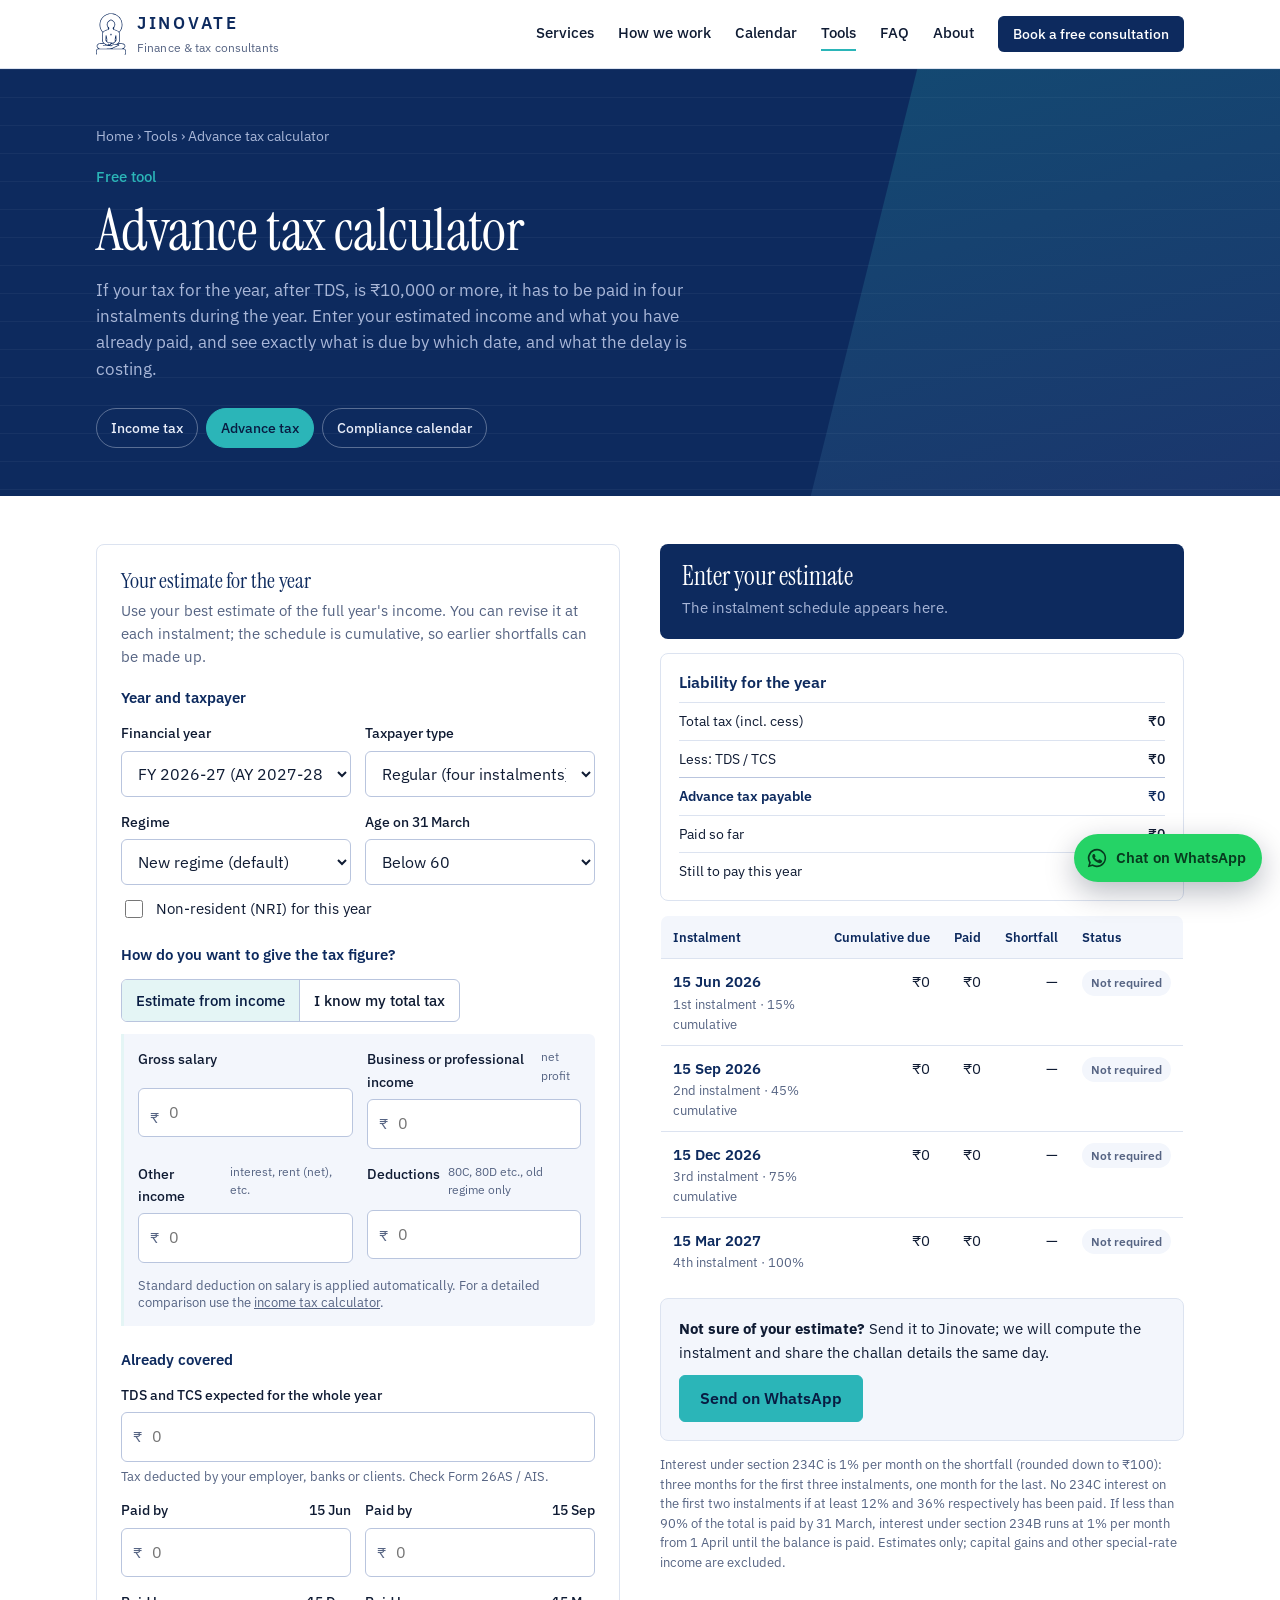
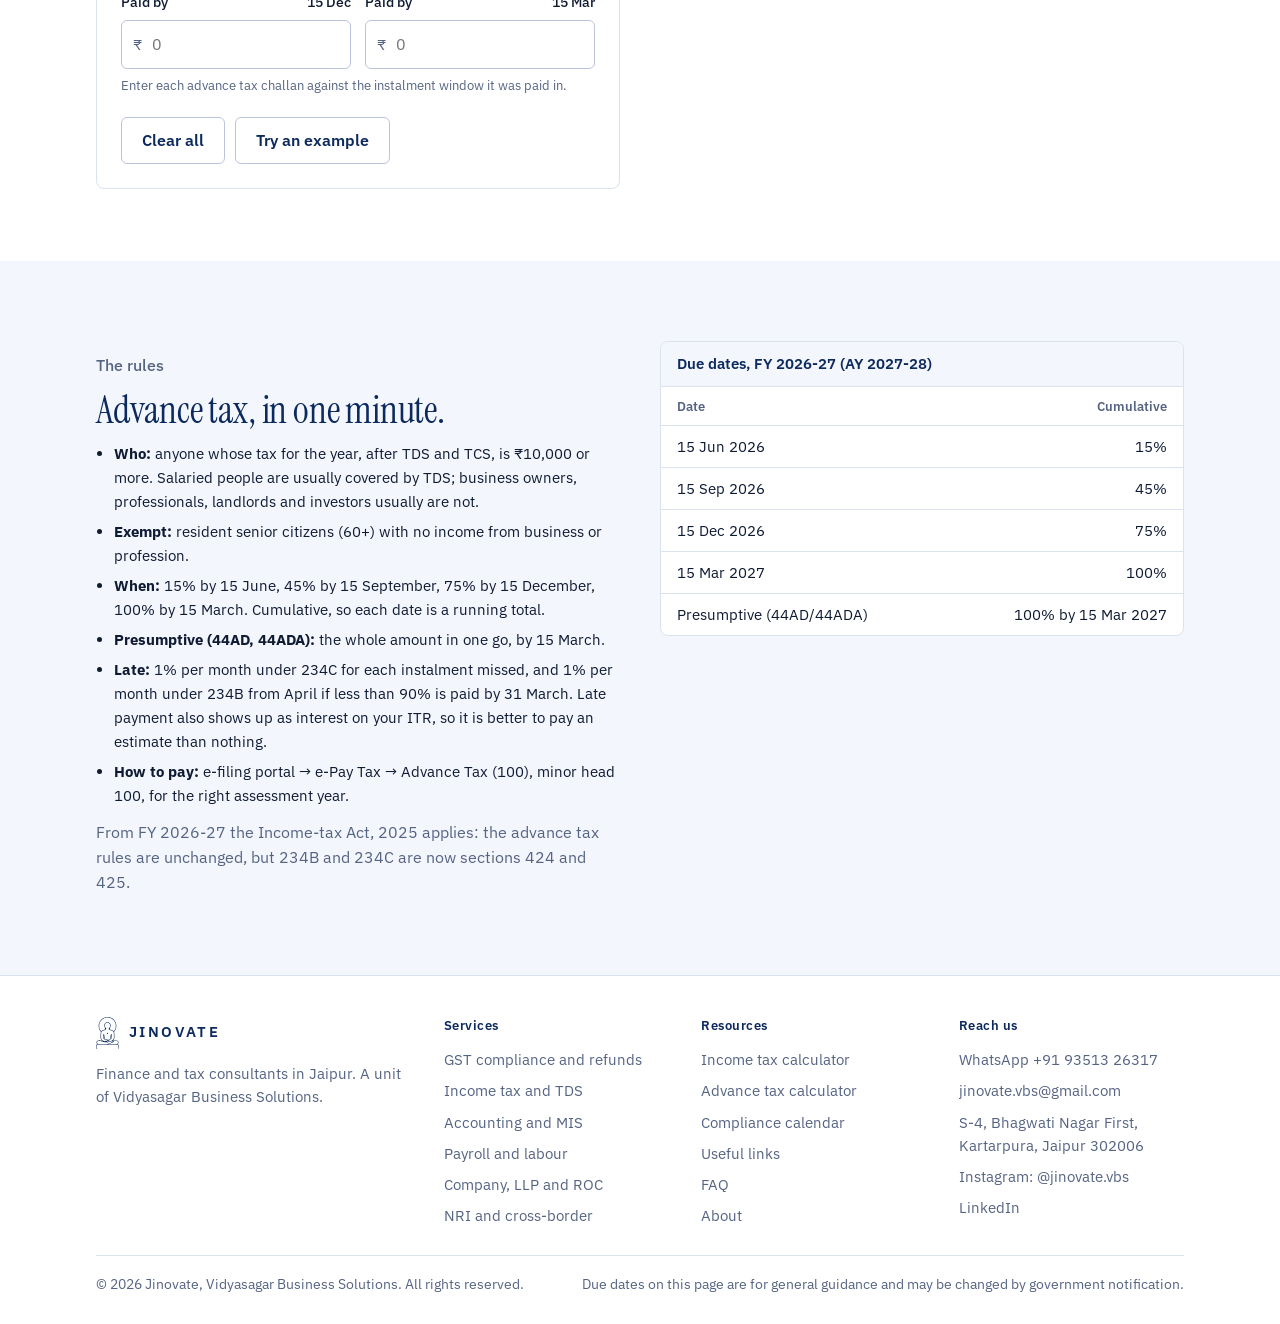
==== advance-tax-calculator/index.html @ 6e622abd "Add income tax and advance tax calculators, tools and useful links - /income-tax-calculator/: old vs" ====
<!doctype html>
<html lang="en">
<head>
<meta charset="utf-8">
<meta name="viewport" content="width=device-width, initial-scale=1, viewport-fit=cover">
<title>Advance Tax Calculator FY 2026-27 | Due Dates, Instalments and 234C Interest | Jinovate</title>
<meta name="description" content="Free advance tax calculator for India. Work out your four instalments (15 June, 15 September, 15 December, 15 March), what is due now after TDS, and the interest under sections 234B and 234C if you have fallen behind.">
<link rel="canonical" href="https://www.jinovate.com/advance-tax-calculator/">
<meta property="og:type" content="website">
<meta property="og:site_name" content="Jinovate">
<meta property="og:title" content="Advance Tax Calculator FY 2026-27 | Due Dates, Instalments and 234C Interest | Jinovate">
<meta property="og:description" content="Free advance tax calculator for India. Work out your four instalments (15 June, 15 September, 15 December, 15 March), what is due now after TDS, and the interest under sections 234B and 234C if you have fallen behind.">
<meta property="og:url" content="https://www.jinovate.com/advance-tax-calculator/">
<meta property="og:image" content="https://www.jinovate.com/og-image.png">
<meta name="twitter:card" content="summary_large_image">
<meta name="theme-color" content="#0D2A5E">
<link rel="icon" href="/favicon.svg" type="image/svg+xml">
<link rel="icon" href="/favicon-32.png" sizes="32x32" type="image/png">
<link rel="apple-touch-icon" href="/apple-touch-icon.png">
<link rel="preconnect" href="https://fonts.googleapis.com">
<link rel="preconnect" href="https://fonts.gstatic.com" crossorigin>
<link rel="stylesheet" href="https://fonts.googleapis.com/css2?family=Instrument+Serif:ital@0;1&family=IBM+Plex+Sans:ital,wght@0,400;0,500;0,600;1,400&display=swap">
<link rel="stylesheet" href="/assets/site.css">
<style>[hidden]{display:none!important}</style>
<script type="application/ld+json">
{"@context":"https://schema.org","@type":"WebApplication","name":"Advance tax calculator","url":"https://www.jinovate.com/advance-tax-calculator/","applicationCategory":"FinanceApplication","operatingSystem":"Web","offers":{"@type":"Offer","price":"0","priceCurrency":"INR"},"provider":{"@type":"Organization","name":"Jinovate","url":"https://www.jinovate.com/"},"description":"Free advance tax calculator for India. Work out your four instalments (15 June, 15 September, 15 December, 15 March), what is due now after TDS, and the interest under sections 234B and 234C if you have fallen behind."}
</script>
<script type="application/ld+json">
{"@context":"https://schema.org","@type":"BreadcrumbList","itemListElement":[{"@type":"ListItem","position":1,"name":"Home","item":"https://www.jinovate.com/"},{"@type":"ListItem","position":2,"name":"Advance tax calculator","item":"https://www.jinovate.com/advance-tax-calculator/"}]}
</script>
</head>
<body>
<a class="skip" href="#main">Skip to content</a>

<header class="site-header">
  <div class="wrap">
    <a class="brand" href="/" aria-label="Jinovate home">
      <svg class="brand-mark" viewBox="38.8 0 57.4 85" aria-hidden="true"><path fill="currentColor" fill-rule="evenodd" d="M67.44,42.03 C67.30,42.03 67.20,42.06 67.06,42.15 C66.93,42.24 66.76,42.39 66.62,42.56 C66.48,42.74 66.31,43.00 66.23,43.19 C66.15,43.38 66.14,43.52 66.14,43.69 C66.15,43.85 66.19,44.00 66.28,44.19 C66.37,44.38 66.50,44.64 66.71,44.81 C66.91,44.99 67.30,45.19 67.50,45.24 C67.70,45.28 67.79,45.18 67.93,45.09 C68.07,45.00 68.23,44.84 68.36,44.68 C68.48,44.52 68.61,44.31 68.69,44.12 C68.76,43.94 68.87,43.83 68.80,43.56 C68.73,43.29 68.43,42.74 68.27,42.50 C68.12,42.26 68.01,42.23 67.88,42.15 C67.74,42.07 67.57,42.03 67.44,42.03Z M0.05,81.83 C0.10,82.00 -6.12,81.98 0.38,82.00 C6.87,82.02 32.44,82.02 39.00,81.95 C45.56,81.87 39.57,81.75 39.74,81.54 C39.91,81.33 39.98,81.71 40.02,80.69 C40.07,79.66 39.97,76.50 40.00,75.38 C40.03,74.25 39.99,74.42 40.23,73.94 C40.47,73.45 41.05,72.79 41.44,72.47 C41.83,72.15 34.12,72.10 42.56,72.02 C51.00,71.94 83.68,71.98 92.06,72.00 C100.45,72.02 92.65,72.06 92.88,72.13 C93.10,72.21 93.14,72.14 93.44,72.42 C93.74,72.70 94.43,73.31 94.68,73.81 C94.93,74.31 94.89,74.24 94.94,75.44 C94.99,76.64 94.92,79.97 94.99,81.00 C95.05,82.03 95.17,81.49 95.34,81.64 C95.51,81.80 89.30,81.89 96.00,81.95 C102.70,82.01 128.92,82.01 135.56,82.00 C142.20,81.99 135.77,81.96 135.84,81.90 C135.90,81.84 135.93,81.78 135.94,81.62 C135.95,81.47 135.97,81.11 135.91,80.97 C135.85,80.82 141.93,80.78 135.56,80.75 C129.19,80.72 104.15,80.83 97.69,80.81 C91.23,80.80 97.02,80.74 96.81,80.67 C96.60,80.61 96.52,80.52 96.42,80.41 C96.31,80.30 96.25,80.20 96.19,80.00 C96.13,79.80 96.08,80.04 96.07,79.19 C96.06,78.33 96.15,75.82 96.12,74.88 C96.10,73.93 96.11,73.97 95.89,73.50 C95.68,73.03 95.17,72.39 94.85,72.03 C94.54,71.67 94.32,71.56 94.00,71.36 C93.68,71.15 93.17,70.95 92.96,70.80 C92.75,70.65 92.76,70.57 92.75,70.44 C92.74,70.30 92.71,70.28 92.92,70.00 C93.13,69.72 93.67,69.25 94.01,68.75 C94.36,68.25 94.78,67.46 94.97,67.00 C95.15,66.54 95.10,66.32 95.12,66.00 C95.13,65.68 95.14,65.45 95.04,65.06 C94.94,64.68 94.80,64.16 94.50,63.69 C94.21,63.21 93.81,62.66 93.25,62.22 C92.69,61.78 92.12,61.39 91.12,61.06 C90.12,60.72 88.48,60.38 87.25,60.22 C86.02,60.06 84.41,60.15 83.75,60.08 C83.09,60.02 83.40,59.94 83.29,59.84 C83.19,59.73 82.99,59.81 83.10,59.44 C83.21,59.07 83.71,58.38 83.97,57.62 C84.23,56.88 84.54,55.58 84.68,54.94 C84.82,54.29 84.80,55.17 84.81,53.75 C84.82,52.33 84.88,48.80 84.75,46.44 C84.62,44.07 84.12,40.81 84.04,39.56 C83.96,38.31 83.84,39.62 84.29,38.94 C84.73,38.25 86.12,36.41 86.72,35.44 C87.31,34.47 87.50,33.97 87.86,33.12 C88.21,32.28 88.58,31.43 88.84,30.38 C89.09,29.32 89.28,27.70 89.40,26.81 C89.52,25.93 89.55,25.62 89.56,25.06 C89.58,24.50 89.65,24.55 89.50,23.44 C89.36,22.32 88.97,19.64 88.68,18.38 C88.39,17.11 88.24,16.88 87.76,15.88 C87.28,14.88 86.48,13.38 85.82,12.38 C85.16,11.38 84.63,10.74 83.81,9.88 C83.00,9.01 81.95,7.96 80.94,7.17 C79.93,6.38 78.69,5.68 77.75,5.15 C76.81,4.62 76.24,4.35 75.31,4.00 C74.39,3.65 73.33,3.29 72.19,3.07 C71.04,2.85 69.74,2.72 68.44,2.69 C67.14,2.65 65.45,2.78 64.38,2.87 C63.30,2.96 62.85,3.01 62.00,3.23 C61.15,3.44 60.33,3.67 59.25,4.15 C58.17,4.63 56.55,5.45 55.50,6.11 C54.45,6.77 53.83,7.28 52.94,8.09 C52.05,8.89 50.95,9.97 50.16,10.94 C49.38,11.90 48.72,13.01 48.21,13.88 C47.70,14.74 47.47,15.17 47.10,16.12 C46.72,17.08 46.24,18.36 45.96,19.62 C45.69,20.89 45.52,22.56 45.44,23.69 C45.36,24.81 45.37,25.29 45.48,26.38 C45.59,27.46 45.84,29.08 46.10,30.19 C46.36,31.29 46.68,32.14 47.03,33.00 C47.39,33.86 47.62,34.40 48.22,35.38 C48.82,36.35 50.19,38.19 50.64,38.88 C51.09,39.56 50.86,39.21 50.90,39.50 C50.94,39.79 51.02,39.44 50.90,40.62 C50.78,41.81 50.32,44.53 50.19,46.62 C50.06,48.72 50.10,51.79 50.12,53.19 C50.15,54.58 50.17,54.28 50.31,55.00 C50.45,55.72 50.72,56.82 50.96,57.50 C51.21,58.18 51.64,58.74 51.79,59.06 C51.94,59.39 51.87,59.31 51.85,59.44 C51.82,59.57 51.75,59.73 51.65,59.83 C51.55,59.93 51.97,59.96 51.25,60.03 C50.53,60.11 48.55,60.11 47.31,60.28 C46.07,60.46 44.75,60.75 43.81,61.07 C42.88,61.40 42.25,61.80 41.69,62.24 C41.13,62.67 40.71,63.32 40.44,63.69 C40.17,64.05 40.16,64.19 40.07,64.44 C39.98,64.69 39.92,64.75 39.91,65.19 C39.90,65.62 39.86,66.49 40.02,67.06 C40.18,67.64 40.53,68.14 40.87,68.62 C41.21,69.11 41.85,69.69 42.08,70.00 C42.31,70.31 42.25,70.36 42.24,70.50 C42.23,70.63 42.21,70.69 41.99,70.84 C41.77,70.98 41.26,71.15 40.94,71.36 C40.61,71.57 40.35,71.73 40.03,72.09 C39.71,72.44 39.24,73.04 39.04,73.50 C38.84,73.96 38.84,73.91 38.81,74.88 C38.78,75.84 38.90,78.39 38.85,79.31 C38.80,80.24 38.65,80.18 38.52,80.41 C38.39,80.65 38.26,80.64 38.06,80.70 C37.86,80.77 43.60,80.79 37.31,80.81 C31.02,80.83 6.52,80.79 0.32,80.82 C-5.89,80.84 0.12,80.78 0.07,80.95 C0.03,81.12 -0.00,81.65 0.05,81.83Z M41.12,65.81 C41.10,65.44 41.14,65.15 41.23,64.88 C41.31,64.60 41.42,64.46 41.63,64.19 C41.84,63.92 42.12,63.56 42.50,63.25 C42.88,62.94 43.51,62.55 43.94,62.35 C44.36,62.14 44.06,62.19 45.06,62.01 C46.06,61.84 48.67,61.44 49.94,61.31 C51.21,61.19 52.04,61.24 52.69,61.26 C53.33,61.28 53.35,61.25 53.81,61.41 C54.27,61.56 55.00,61.89 55.44,62.19 C55.88,62.50 56.27,63.02 56.44,63.25 C56.60,63.48 56.49,63.48 56.44,63.55 C56.39,63.62 56.60,63.68 56.12,63.68 C55.65,63.68 54.21,63.54 53.56,63.56 C52.92,63.58 52.54,63.72 52.25,63.81 C51.96,63.90 51.94,63.99 51.84,64.09 C51.75,64.20 51.69,64.33 51.69,64.44 C51.69,64.55 51.74,64.66 51.85,64.75 C51.95,64.84 51.95,64.95 52.31,64.96 C52.67,64.97 53.11,64.82 54.00,64.81 C54.89,64.81 56.06,64.78 57.62,64.94 C59.19,65.10 61.67,65.61 63.38,65.77 C65.08,65.94 66.96,65.95 67.88,65.94 C68.79,65.92 68.43,65.97 68.88,65.68 C69.32,65.40 70.11,64.53 70.56,64.23 C71.01,63.93 70.79,63.94 71.56,63.89 C72.33,63.85 74.43,63.99 75.19,63.97 C75.95,63.94 75.76,63.89 76.12,63.76 C76.49,63.63 77.00,63.32 77.38,63.20 C77.75,63.09 77.95,63.03 78.38,63.06 C78.80,63.09 79.56,63.27 79.94,63.39 C80.31,63.52 80.46,63.68 80.62,63.81 C80.77,63.94 80.87,64.04 80.85,64.19 C80.83,64.33 80.83,64.50 80.50,64.67 C80.17,64.84 79.64,64.86 78.88,65.21 C78.11,65.56 77.28,66.16 75.94,66.78 C74.59,67.40 72.22,68.40 70.81,68.90 C69.41,69.41 68.98,69.51 67.50,69.79 C66.02,70.07 63.41,70.42 61.94,70.59 C60.47,70.76 61.11,70.76 58.69,70.81 C56.26,70.86 49.52,70.90 47.38,70.88 C45.23,70.85 46.41,70.85 45.81,70.67 C45.22,70.49 44.37,70.12 43.81,69.79 C43.25,69.45 42.86,69.11 42.46,68.66 C42.06,68.22 41.63,67.60 41.40,67.12 C41.18,66.65 41.15,66.19 41.12,65.81Z M93.75,64.88 C93.80,65.28 93.90,66.09 93.73,66.69 C93.55,67.28 93.12,67.93 92.71,68.44 C92.29,68.94 91.88,69.34 91.25,69.72 C90.62,70.10 89.54,70.52 88.94,70.72 C88.33,70.91 90.00,70.86 87.62,70.88 C85.25,70.89 77.31,70.80 74.69,70.81 C72.06,70.82 72.49,70.94 71.88,70.94 C71.26,70.94 71.20,70.87 71.00,70.80 C70.80,70.72 70.66,70.61 70.65,70.50 C70.64,70.38 70.30,70.42 70.94,70.13 C71.58,69.85 73.02,69.45 74.50,68.79 C75.98,68.13 78.40,66.81 79.81,66.16 C81.23,65.52 82.38,65.24 82.98,64.93 C83.58,64.62 83.33,64.53 83.39,64.31 C83.45,64.09 83.42,63.84 83.33,63.62 C83.23,63.41 83.19,63.27 82.81,63.01 C82.43,62.74 81.35,62.27 81.05,62.03 C80.75,61.79 80.93,61.70 81.01,61.57 C81.08,61.44 80.67,61.26 81.50,61.24 C82.33,61.22 84.52,61.29 86.00,61.43 C87.48,61.57 89.29,61.79 90.38,62.10 C91.46,62.40 91.99,62.89 92.50,63.25 C93.01,63.61 93.21,63.98 93.41,64.25 C93.62,64.52 93.69,64.47 93.75,64.88Z M76.45,51.18 C76.55,51.21 76.71,51.32 76.79,51.62 C76.88,51.93 76.92,52.55 76.94,53.00 C76.95,53.45 76.97,54.02 76.89,54.31 C76.82,54.60 76.62,54.71 76.50,54.75 C76.37,54.80 76.24,54.69 76.15,54.56 C76.07,54.42 76.01,54.37 76.00,53.94 C75.99,53.50 76.04,52.35 76.08,51.94 C76.11,51.52 76.14,51.56 76.20,51.44 C76.26,51.31 76.35,51.15 76.45,51.18Z M58.44,51.17 C58.52,51.16 58.60,51.18 58.66,51.27 C58.72,51.35 58.77,51.25 58.82,51.69 C58.88,52.12 58.98,53.40 58.99,53.88 C58.99,54.35 58.95,54.40 58.87,54.56 C58.79,54.73 58.62,54.86 58.50,54.88 C58.39,54.89 58.24,54.81 58.16,54.68 C58.07,54.54 58.01,54.54 58.00,54.06 C57.99,53.58 58.05,52.26 58.08,51.81 C58.11,51.36 58.14,51.48 58.20,51.38 C58.26,51.27 58.37,51.19 58.44,51.17Z M67.56,15.97 C67.89,15.97 67.99,15.99 68.44,16.25 C68.89,16.50 69.58,16.97 70.25,17.50 C70.92,18.04 71.91,18.83 72.49,19.45 C73.06,20.08 73.46,20.84 73.70,21.25 C73.95,21.66 73.87,21.22 73.95,21.94 C74.04,22.66 74.42,24.44 74.22,25.56 C74.03,26.69 73.24,28.01 72.78,28.69 C72.33,29.37 71.79,29.39 71.51,29.65 C71.23,29.91 71.21,29.86 71.09,30.25 C70.97,30.64 70.78,31.55 70.78,32.00 C70.79,32.45 70.94,32.66 71.10,32.94 C71.26,33.21 71.35,33.33 71.75,33.64 C72.15,33.96 72.56,34.42 73.50,34.85 C74.44,35.27 76.29,35.77 77.38,36.19 C78.46,36.60 79.28,36.94 80.00,37.34 C80.72,37.73 81.23,38.12 81.67,38.57 C82.12,39.01 82.46,39.62 82.66,40.00 C82.87,40.38 82.78,39.81 82.91,40.88 C83.04,41.94 83.34,44.44 83.44,46.38 C83.54,48.31 83.52,51.11 83.50,52.50 C83.48,53.89 83.46,53.86 83.34,54.69 C83.21,55.51 83.02,56.71 82.75,57.44 C82.47,58.17 82.15,58.52 81.66,59.06 C81.17,59.60 80.48,60.22 79.81,60.69 C79.14,61.16 78.31,61.57 77.62,61.88 C76.94,62.20 76.21,62.43 75.69,62.58 C75.17,62.72 75.17,62.74 74.50,62.75 C73.83,62.76 72.32,62.62 71.69,62.62 C71.05,62.63 71.25,62.50 70.69,62.80 C70.12,63.11 68.97,64.14 68.31,64.47 C67.66,64.80 67.11,64.76 66.75,64.78 C66.39,64.81 66.26,64.71 66.13,64.63 C66.00,64.55 65.84,64.51 65.96,64.33 C66.08,64.15 66.62,63.89 66.87,63.55 C67.11,63.21 67.29,62.54 67.46,62.29 C67.62,62.05 67.54,62.16 67.88,62.07 C68.21,61.98 68.93,61.91 69.44,61.75 C69.95,61.58 70.41,61.24 70.94,61.07 C71.47,60.90 71.67,61.41 72.62,60.72 C73.58,60.03 75.83,57.76 76.68,56.91 C77.53,56.06 77.52,56.02 77.74,55.62 C77.96,55.23 77.96,55.39 78.00,54.56 C78.04,53.74 78.04,52.12 78.00,50.69 C77.96,49.25 77.87,46.86 77.78,45.94 C77.69,45.02 77.63,45.32 77.47,45.16 C77.30,45.00 77.01,44.93 76.81,44.98 C76.61,45.03 76.55,44.60 76.26,45.44 C75.98,46.27 75.37,48.60 75.12,50.00 C74.87,51.40 74.78,52.83 74.75,53.81 C74.72,54.79 74.93,55.39 74.94,55.88 C74.95,56.36 74.91,56.49 74.80,56.75 C74.68,57.01 74.61,57.09 74.25,57.44 C73.89,57.79 73.31,58.48 72.62,58.84 C71.94,59.20 70.84,59.57 70.12,59.61 C69.41,59.65 69.05,59.20 68.31,59.08 C67.57,58.96 66.48,58.88 65.69,58.88 C64.90,58.87 64.03,59.04 63.56,59.06 C63.09,59.08 63.09,59.05 62.88,58.99 C62.66,58.92 62.62,58.97 62.25,58.69 C61.88,58.41 61.00,57.71 60.64,57.31 C60.28,56.92 60.17,56.81 60.10,56.31 C60.04,55.81 60.25,55.08 60.25,54.31 C60.24,53.54 60.32,53.10 60.09,51.69 C59.85,50.27 59.10,46.87 58.86,45.81 C58.61,44.75 58.74,45.45 58.62,45.32 C58.51,45.18 58.32,45.05 58.19,45.00 C58.05,44.94 57.94,44.95 57.81,45.00 C57.69,45.05 57.54,45.11 57.44,45.27 C57.34,45.43 57.29,45.09 57.21,45.94 C57.14,46.79 57.05,48.92 57.00,50.38 C56.95,51.83 56.93,53.85 56.94,54.69 C56.95,55.52 56.86,55.01 57.07,55.38 C57.28,55.74 57.40,56.08 58.21,56.85 C59.02,57.62 61.11,59.42 61.94,60.01 C62.77,60.60 62.59,60.37 63.19,60.38 C63.78,60.38 64.92,60.07 65.50,60.06 C66.08,60.05 66.45,60.24 66.66,60.33 C66.87,60.41 66.76,60.48 66.75,60.56 C66.75,60.65 66.88,60.54 66.61,60.85 C66.34,61.15 65.46,62.08 65.11,62.39 C64.76,62.71 64.91,62.74 64.50,62.72 C64.09,62.70 63.03,62.32 62.62,62.28 C62.22,62.24 62.35,62.31 62.06,62.48 C61.77,62.65 61.21,63.15 60.88,63.27 C60.54,63.40 60.42,63.35 60.06,63.25 C59.71,63.16 59.55,63.13 58.75,62.71 C57.95,62.28 56.14,61.31 55.25,60.72 C54.36,60.13 53.89,59.68 53.40,59.16 C52.91,58.65 52.55,58.04 52.32,57.62 C52.09,57.21 52.14,57.33 52.01,56.69 C51.88,56.04 51.65,54.95 51.55,53.75 C51.46,52.55 51.44,50.74 51.44,49.50 C51.44,48.26 51.45,47.76 51.56,46.31 C51.67,44.86 51.95,41.88 52.09,40.81 C52.22,39.75 52.22,40.23 52.36,39.94 C52.50,39.65 52.69,39.34 52.90,39.06 C53.11,38.79 53.24,38.60 53.62,38.29 C54.01,37.99 54.52,37.58 55.19,37.23 C55.85,36.88 56.55,36.59 57.62,36.18 C58.70,35.78 60.68,35.24 61.62,34.81 C62.57,34.38 62.92,33.94 63.31,33.60 C63.70,33.25 63.83,33.06 63.97,32.75 C64.11,32.44 64.19,32.17 64.17,31.75 C64.15,31.33 63.97,30.60 63.86,30.25 C63.74,29.90 63.75,29.92 63.47,29.65 C63.19,29.38 62.60,29.31 62.15,28.62 C61.71,27.94 61.02,26.19 60.78,25.56 C60.54,24.94 60.69,25.47 60.72,24.88 C60.76,24.28 60.91,22.59 61.00,22.00 C61.09,21.41 60.99,21.75 61.25,21.31 C61.52,20.88 62.04,19.99 62.57,19.39 C63.10,18.80 63.78,18.28 64.44,17.76 C65.09,17.24 65.98,16.57 66.50,16.27 C67.02,15.98 67.24,15.98 67.56,15.97Z M52.24,10.50 C52.99,9.71 53.80,8.99 54.75,8.27 C55.70,7.55 57.05,6.69 57.94,6.18 C58.82,5.68 59.20,5.56 60.06,5.25 C60.93,4.94 62.06,4.57 63.12,4.35 C64.19,4.13 65.53,4.01 66.44,3.94 C67.34,3.87 67.77,3.90 68.56,3.94 C69.35,3.98 70.14,3.97 71.19,4.19 C72.24,4.41 73.85,4.89 74.88,5.25 C75.90,5.61 76.62,5.97 77.31,6.33 C78.00,6.68 78.30,6.90 79.00,7.39 C79.70,7.89 80.73,8.62 81.50,9.31 C82.26,9.99 82.86,10.60 83.57,11.50 C84.28,12.40 85.25,13.84 85.76,14.69 C86.27,15.53 86.33,15.75 86.65,16.56 C86.97,17.38 87.44,18.62 87.67,19.56 C87.91,20.50 87.98,21.20 88.07,22.19 C88.15,23.18 88.20,24.53 88.19,25.50 C88.17,26.47 88.06,27.30 87.97,28.00 C87.88,28.70 87.88,28.86 87.65,29.69 C87.42,30.51 86.90,32.09 86.57,32.94 C86.23,33.78 86.10,33.99 85.65,34.75 C85.20,35.51 84.26,36.97 83.87,37.49 C83.48,38.01 83.51,37.80 83.31,37.85 C83.12,37.89 83.22,38.07 82.69,37.76 C82.16,37.45 80.89,36.43 80.12,36.00 C79.36,35.56 79.14,35.50 78.12,35.12 C77.11,34.75 74.86,34.05 74.06,33.73 C73.27,33.40 73.50,33.38 73.35,33.18 C73.20,32.99 73.10,32.86 73.16,32.56 C73.23,32.26 73.61,31.95 73.75,31.38 C73.88,30.80 73.64,30.20 73.97,29.12 C74.30,28.05 75.54,26.24 75.73,24.94 C75.91,23.64 75.39,22.30 75.06,21.31 C74.74,20.32 74.09,19.51 73.77,19.00 C73.45,18.49 73.93,18.91 73.12,18.26 C72.32,17.61 69.74,15.67 68.94,15.10 C68.14,14.53 68.56,14.89 68.31,14.82 C68.06,14.75 67.74,14.68 67.44,14.69 C67.14,14.70 66.75,14.79 66.50,14.87 C66.25,14.95 66.71,14.59 65.94,15.16 C65.17,15.72 62.67,17.61 61.88,18.26 C61.08,18.92 61.51,18.56 61.18,19.06 C60.86,19.56 60.25,20.26 59.93,21.25 C59.61,22.24 59.09,23.70 59.26,25.00 C59.44,26.30 60.65,28.02 60.98,29.06 C61.30,30.10 61.07,30.68 61.21,31.25 C61.35,31.82 61.77,32.17 61.84,32.50 C61.91,32.83 61.77,33.05 61.63,33.25 C61.49,33.45 61.80,33.41 61.00,33.73 C60.20,34.05 57.85,34.78 56.81,35.17 C55.77,35.56 55.50,35.63 54.75,36.06 C54.00,36.49 52.81,37.46 52.31,37.76 C51.81,38.06 51.92,37.88 51.75,37.86 C51.58,37.84 51.52,37.89 51.28,37.64 C51.04,37.40 50.64,36.90 50.29,36.38 C49.94,35.85 49.51,35.11 49.17,34.50 C48.84,33.89 48.59,33.43 48.29,32.69 C47.99,31.95 47.58,30.77 47.38,30.06 C47.17,29.35 47.14,29.47 47.04,28.44 C46.93,27.41 46.73,25.23 46.75,23.88 C46.77,22.52 46.88,21.53 47.13,20.31 C47.39,19.09 47.75,17.78 48.27,16.56 C48.79,15.34 49.59,14.01 50.25,13.00 C50.91,11.99 51.49,11.29 52.24,10.50Z"/></svg>
      <span><span class="brand-name">JINOVATE</span><span class="brand-sub">Finance &amp; tax consultants</span></span>
    </a>
    <button class="nav-toggle" id="navToggle" aria-expanded="false" aria-controls="siteNav">Menu</button>
    <nav class="nav" id="siteNav" aria-label="Main">
      <a href="/#services">Services</a>
      <a href="/#process">How we work</a>
      <a href="/#calendar">Calendar</a>
      <a href="/income-tax-calculator/" aria-current="true">Tools</a>
      <a href="/#faq">FAQ</a>
      <a href="/#about">About</a>
      <a class="btn btn-navy" href="/#contact">Book a free consultation</a>
    </nav>
  </div>
</header>

<main id="main">
<section class="tool-hero">
  <div class="wrap">
    <p class="crumbs"><a href="/">Home</a> › Tools › Advance tax calculator</p>
    <p class="kicker">Free tool</p>
    <h1>Advance tax calculator</h1>
    <p class="lede">If your tax for the year, after TDS, is ₹10,000 or more, it has to be paid in four instalments during the year. Enter your estimated income and what you have already paid, and see exactly what is due by which date, and what the delay is costing.</p>
    <div class="tool-switch">
      <a href="/income-tax-calculator/">Income tax</a>
      <a href="/advance-tax-calculator/" aria-current="page">Advance tax</a>
      <a href="/#calendar">Compliance calendar</a>
    </div>
  </div>
</section>

<div class="wrap tool">
  <form class="panel" id="atForm" novalidate autocomplete="off">
    <h2>Your estimate for the year</h2>
    <p class="hint">Use your best estimate of the full year's income. You can revise it at each instalment; the schedule is cumulative, so earlier shortfalls can be made up.</p>

    <fieldset class="fs">
      <legend>Year and taxpayer</legend>
      <div class="grid2">
        <div class="field"><label for="fy">Financial year</label><select id="fy" name="fy"></select></div>
        <div class="field"><label for="ttype">Taxpayer type</label>
          <select id="ttype" name="ttype">
            <option value="regular">Regular (four instalments)</option>
            <option value="presumptive">Presumptive, 44AD/44ADA (one instalment)</option>
            <option value="senior">Senior citizen, no business income</option>
          </select></div>
      </div>
      <div class="grid2" style="margin-top:14px">
        <div class="field"><label for="regime">Regime</label><select id="regime" name="regime"><option value="new">New regime (default)</option><option value="old">Old regime</option></select></div>
        <div class="field"><label for="age">Age on 31 March</label><select id="age" name="age"><option value="<60">Below 60</option><option value="60">60 to 79</option><option value="80">80 or above</option></select></div>
      </div>
      <label class="check" style="margin-top:12px"><input type="checkbox" id="nri" name="nri"> Non-resident (NRI) for this year</label>
    </fieldset>

    <fieldset class="fs">
      <legend>How do you want to give the tax figure?</legend>
      <div class="seg" role="radiogroup" aria-label="Mode">
        <label><input type="radio" name="mode" value="income" checked><span>Estimate from income</span></label>
        <label><input type="radio" name="mode" value="tax"><span>I know my total tax</span></label>
      </div>
      <div class="sub" id="modeIncome">
        <div class="grid2">
          <div class="field"><label for="salary">Gross salary</label><div class="money"><input id="salary" inputmode="numeric" placeholder="0"></div></div>
          <div class="field"><label for="business">Business or professional income <small>net profit</small></label><div class="money"><input id="business" inputmode="numeric" placeholder="0"></div></div>
          <div class="field"><label for="otherIncome">Other income <small>interest, rent (net), etc.</small></label><div class="money"><input id="otherIncome" inputmode="numeric" placeholder="0"></div></div>
          <div class="field"><label for="deductions">Deductions <small>80C, 80D etc., old regime only</small></label><div class="money"><input id="deductions" inputmode="numeric" placeholder="0"></div></div>
        </div>
        <span class="note">Standard deduction on salary is applied automatically. For a detailed comparison use the <a href="/income-tax-calculator/">income tax calculator</a>.</span>
      </div>
      <div class="sub" id="modeTax" hidden>
        <div class="field"><label for="taxKnown">Total tax for the year <small>including cess</small></label><div class="money"><input id="taxKnown" inputmode="numeric" placeholder="0"></div></div>
      </div>
    </fieldset>

    <fieldset class="fs">
      <legend>Already covered</legend>
      <div class="field"><label for="tds">TDS and TCS expected for the whole year</label><div class="money"><input id="tds" inputmode="numeric" placeholder="0"></div><span class="note">Tax deducted by your employer, banks or clients. Check Form 26AS / AIS.</span></div>
      <div id="paidBlock" style="margin-top:14px">
        <div class="grid2">
          <div class="field" data-inst="0"><label for="paid0">Paid by <span id="d0">15 Jun</span></label><div class="money"><input id="paid0" inputmode="numeric" placeholder="0"></div></div>
          <div class="field" data-inst="1"><label for="paid1">Paid by <span id="d1">15 Sep</span></label><div class="money"><input id="paid1" inputmode="numeric" placeholder="0"></div></div>
          <div class="field" data-inst="2"><label for="paid2">Paid by <span id="d2">15 Dec</span></label><div class="money"><input id="paid2" inputmode="numeric" placeholder="0"></div></div>
          <div class="field" data-inst="3"><label for="paid3">Paid by <span id="d3">15 Mar</span></label><div class="money"><input id="paid3" inputmode="numeric" placeholder="0"></div></div>
        </div>
        <span class="note" style="display:block;margin-top:8px">Enter each advance tax challan against the instalment window it was paid in.</span>
      </div>
    </fieldset>

    <div class="btn-row">
      <button type="button" class="btn btn-outline" id="resetBtn">Clear all</button>
      <button type="button" class="btn btn-outline" id="exampleBtn">Try an example</button>
    </div>
  </form>

  <aside class="results" aria-live="polite">
    <div class="verdict" id="verdict">
      <div><strong id="vTitle">Enter your estimate</strong><br><span id="vSub">The instalment schedule appears here.</span></div>
      <div class="big" id="vAmt"></div>
    </div>

    <div class="rcard" style="margin-top:14px">
      <h3>Liability for the year</h3>
      <ul class="kv" style="margin-top:0">
        <li><span>Total tax (incl. cess)</span><span id="kTax">₹0</span></li>
        <li><span>Less: TDS / TCS</span><span id="kTds">₹0</span></li>
        <li class="tot"><span>Advance tax payable</span><span id="kNet">₹0</span></li>
        <li><span>Paid so far</span><span id="kPaid">₹0</span></li>
        <li><span>Still to pay this year</span><span id="kLeft">₹0</span></li>
      </ul>
    </div>

    <div id="payNow" class="paynow" hidden><div><span id="pnLabel">Pay by 15 Dec to stay on schedule</span><br><strong id="pnAmt">₹0</strong></div><a class="btn btn-navy" href="https://eportal.incometax.gov.in/iec/foservices/#/e-pay-tax-prelogin/user-details" target="_blank" rel="noopener">Pay on e-filing portal</a></div>

    <div class="sched-wrap"><table class="sched" id="sched"><thead><tr><th>Instalment</th><th class="r">Cumulative due</th><th class="r">Paid</th><th class="r">Shortfall</th><th>Status</th></tr></thead><tbody></tbody></table></div>

    <div id="interestBox"></div>

    <div class="cta-box">
      <p><strong>Not sure of your estimate?</strong> Send it to Jinovate; we will compute the instalment and share the challan details the same day.</p>
      <div class="btn-row"><a class="btn btn-primary" id="waSend" href="https://wa.me/919351326317" target="_blank" rel="noopener">Send on WhatsApp</a></div>
    </div>
    <p class="fine" id="fine">Interest under section 234C is 1% per month on the shortfall (rounded down to ₹100): three months for the first three instalments, one month for the last. No 234C interest on the first two instalments if at least 12% and 36% respectively has been paid. If less than 90% of the total is paid by 31 March, interest under section 234B runs at 1% per month from 1 April until the balance is paid. Estimates only; capital gains and other special-rate income are excluded.</p>
  </aside>
</div>

<section class="band band-soft">
  <div class="wrap explain">
    <div>
      <p class="kicker">The rules</p>
      <h2>Advance tax, in one minute.</h2>
      <ul>
        <li><strong>Who:</strong> anyone whose tax for the year, after TDS and TCS, is ₹10,000 or more. Salaried people are usually covered by TDS; business owners, professionals, landlords and investors usually are not.</li>
        <li><strong>Exempt:</strong> resident senior citizens (60+) with no income from business or profession.</li>
        <li><strong>When:</strong> 15% by 15 June, 45% by 15 September, 75% by 15 December, 100% by 15 March. Cumulative, so each date is a running total.</li>
        <li><strong>Presumptive (44AD, 44ADA):</strong> the whole amount in one go, by 15 March.</li>
        <li><strong>Late:</strong> 1% per month under 234C for each instalment missed, and 1% per month under 234B from April if less than 90% is paid by 31 March. Late payment also shows up as interest on your ITR, so it is better to pay an estimate than nothing.</li>
        <li><strong>How to pay:</strong> e-filing portal → e-Pay Tax → Advance Tax (100), minor head 100, for the right assessment year.</li>
      </ul>
      <p id="exAct"></p>
    </div>
    <div class="slabbox" id="datebox"></div>
  </div>
</section>

<script src="/assets/tax-engine.js"></script>
<script>
(function(){
  var T = window.JTax, $ = function(id){ return document.getElementById(id); };
  var form = $('atForm');
  var fySel = $('fy');
  T.FY_ORDER.forEach(function(k){ var o=document.createElement('option'); o.value=k; o.textContent='FY '+k+' (AY '+T.RULES[k].ay+')'; fySel.appendChild(o); });
  fySel.value = T.defaultFY();

  function parseMoney(el){ return Number(String(el.value).replace(/[^0-9]/g,'')) || 0; }
  Array.prototype.forEach.call(form.querySelectorAll('.money input'), function(el){
    el.addEventListener('input', function(){ var v=this.value.replace(/[^0-9]/g,''); if(v!==this.value){ this.value=v; } run(); });
    el.addEventListener('blur', function(){ var v=parseMoney(this); this.value = v ? T.fmt(v,{noSymbol:true}) : ''; });
    el.addEventListener('focus', function(){ var v=parseMoney(this); this.value = v ? String(v) : ''; });
  });
  form.addEventListener('change', function(){ sync(); run(); });

  function mode(){ return form.querySelector('input[name=mode]:checked').value; }
  function sync(){
    var m = mode(); $('modeIncome').hidden = m!=='income'; $('modeTax').hidden = m!=='tax';
    var t = $('ttype').value, R = T.RULES[fySel.value];
    for (var i=0;i<4;i++){ var f = form.querySelector('[data-inst="'+i+'"]'); f.hidden = (t==='presumptive' && i<3); $('d'+i).textContent = T.fmtDate(R.dates[i]).replace(/ \d{4}$/,''); }
    $('paidBlock').style.display = t==='senior' ? 'none' : '';
  }

  function totalTax(fy){
    if (mode()==='tax') return parseMoney($('taxKnown'));
    var ttype = $('ttype').value;
    var age = $('age').value; if (ttype==='senior' && age==='<60') age='60';
    var inp = { age: age, resident: !$('nri').checked, salary: parseMoney($('salary')), business: parseMoney($('business')), otherIncome: parseMoney($('otherIncome')), dedOther: parseMoney($('deductions')) };
    return T.computeRegime(fy, $('regime').value, inp).total;
  }

  var summary = '';
  function run(){
    var fy = fySel.value, R = T.RULES[fy], ttype = $('ttype').value;
    var tax = totalTax(fy), tds = parseMoney($('tds'));
    var paid = [parseMoney($('paid0')), parseMoney($('paid1')), parseMoney($('paid2')), parseMoney($('paid3'))];
    var s = T.advanceSchedule(fy, tax, tds, paid, { presumptive: ttype==='presumptive', seniorNoBusiness: ttype==='senior' });
    var any = tax > 0;

    $('kTax').textContent = T.fmt(tax); $('kTds').textContent = T.fmt(-tds); $('kNet').textContent = T.fmt(s.net);
    $('kPaid').textContent = T.fmt(s.paidTotal); $('kLeft').textContent = T.fmt(Math.max(0, s.net - s.paidTotal));

    // Verdict
    if (!any){ $('vTitle').textContent='Enter your estimate'; $('vSub').textContent='The instalment schedule appears here.'; $('vAmt').textContent=''; }
    else if (ttype==='senior'){ $('vTitle').textContent='No advance tax for you'; $('vSub').textContent='Resident senior citizens without business income are exempt. Pay any balance as self-assessment tax with the return.'; $('vAmt').textContent=''; }
    else if (!s.required){ $('vTitle').textContent='No advance tax required'; $('vSub').textContent='Tax after TDS is below ₹10,000. Pay the balance as self-assessment tax when you file.'; $('vAmt').textContent=T.fmt(s.net); }
    else { var next = s.rows.filter(function(r){ return r.status==='next'; })[0]; var overdue = s.rows.filter(function(r){ return r.status==='short'; }).length;
      if (next){ $('vTitle').textContent = overdue ? 'Catch up by '+T.fmtDate(next.date) : 'Next instalment due '+T.fmtDate(next.date); $('vSub').textContent = overdue ? 'Earlier instalments are short; paying the cumulative amount now stops further 234C interest.' : 'You are on schedule so far.'; $('vAmt').textContent = T.fmt(next.payNow); }
      else { var last = s.rows[s.rows.length-1]; $('vTitle').textContent = last.payNow>0 ? 'All instalment dates have passed' : 'Advance tax fully paid'; $('vSub').textContent = last.payNow>0 ? 'Pay the balance now as advance tax (before 31 March) or self-assessment tax (after).' : 'Nothing further is due; file the return by the due date.'; $('vAmt').textContent = T.fmt(last.payNow); }
    }

    // Pay-now box
    var nextRow = s.rows.filter(function(r){ return r.status==='next'; })[0];
    $('payNow').hidden = !(any && s.required && nextRow && nextRow.payNow>0);
    if (nextRow){ $('pnLabel').textContent = 'Pay by '+T.fmtDate(nextRow.date)+' to be at '+Math.round(nextRow.cumPct*100)+'% of the year\'s tax'; $('pnAmt').textContent = T.fmt(nextRow.payNow); }

    // Schedule table
    var tb = $('sched').querySelector('tbody'), h = '';
    var lab = {paid:'Paid',short:'Short',next:'Due next',upcoming:'Upcoming',na:'Not required'};
    s.rows.forEach(function(r){
      h += '<tr><td><span class="d">'+T.fmtDate(r.date)+'</span><span class="s">'+r.label+(r.cumPct<1?' · '+Math.round(r.cumPct*100)+'% cumulative':' · 100%')+'</span></td><td class="r">'+T.fmt(r.cumDue)+'</td><td class="r">'+T.fmt(r.cumPaid)+'</td><td class="r">'+(r.payNow?T.fmt(r.payNow):'—')+'</td><td><span class="st st-'+r.status+'">'+lab[r.status]+'</span>'+(r.interest?'<span class="s">234C interest '+T.fmt(r.interest)+'</span>':'')+'</td></tr>';
    });
    tb.innerHTML = h;

    // Interest box
    var ib = '';
    if (any && s.required){
      if (s.interest234C>0) ib += '<div class="alert warn"><strong>Interest so far under section 234C'+(R.act==='2025'?' (s.425 of the 2025 Act)':'')+': '+T.fmt(s.interest234C)+'.</strong> It is fixed for the instalments already missed; paying the cumulative amount now prevents the next instalment from adding to it.</div>';
      else if (s.rows.some(function(r){ return r.status==='paid'; })) ib += '<div class="alert ok">No 234C interest on the instalments paid so far.</div>';
      if (s.below90 && new Date() > new Date(R.fyEnd+'T23:59:59')) ib += '<div class="alert warn">Less than 90% was paid by 31 March, so section 234B'+(R.act==='2025'?' (s.424)':'')+' interest runs at about '+T.fmt(s.perMonth234B)+' per month from 1 April until the balance is paid.</div>';
      else if (s.below90) ib += '<div class="alert">To avoid section 234B interest, at least 90% of the year\'s tax ('+T.fmt(Math.round(s.net*.9))+') must be paid by 31 March. That is '+T.fmt(Math.round(s.shortfall90))+' more than paid so far.</div>';
    }
    $('interestBox').innerHTML = ib;

    // Date box
    var db = '<h3>Due dates, FY '+fy+' (AY '+R.ay+')</h3><table><thead><tr><th>Date</th><th class="r">Cumulative</th></tr></thead><tbody>';
    var pcts = ['15%','45%','75%','100%'];
    R.dates.forEach(function(d,i){ db += '<tr><td>'+T.fmtDate(d)+'</td><td class="r">'+pcts[i]+'</td></tr>'; });
    db += '<tr><td>Presumptive (44AD/44ADA)</td><td class="r">100% by '+T.fmtDate(R.dates[3])+'</td></tr></tbody></table>';
    $('datebox').innerHTML = db;
    $('exAct').textContent = R.act==='2025' ? 'From FY 2026-27 the Income-tax Act, 2025 applies: the advance tax rules are unchanged, but 234B and 234C are now sections 424 and 425.' : '';

    summary = 'Advance tax estimate, FY '+fy+'\nTotal tax: '+T.fmt(tax)+'\nTDS/TCS: '+T.fmt(tds)+'\nAdvance tax payable: '+T.fmt(s.net)+'\nPaid so far: '+T.fmt(s.paidTotal)+(nextRow?'\nDue by '+T.fmtDate(nextRow.date)+': '+T.fmt(nextRow.payNow):'')+(s.interest234C?'\n234C interest so far: '+T.fmt(s.interest234C):'')+'\n(from jinovate.com/advance-tax-calculator)';
    $('waSend').href = 'https://wa.me/919351326317?text='+encodeURIComponent('Hi Jinovate, please help me with my advance tax:\n\n'+summary);
  }

  $('resetBtn').addEventListener('click', function(){ form.reset(); fySel.value=T.defaultFY(); sync(); run(); });
  $('exampleBtn').addEventListener('click', function(){ form.reset(); fySel.value=T.defaultFY(); $('business').value='18,00,000'; $('otherIncome').value='1,20,000'; $('tds').value='45,000'; $('paid0').value='25,000'; $('paid1').value='60,000'; sync(); run(); });
  sync(); run();
})();
</script>

</main>

<footer class="footer">
  <div class="wrap">
    <div class="footer-grid">
      <div>
        <div class="fb"><svg class="brand-mark" viewBox="38.8 0 57.4 85" aria-hidden="true"><path fill="currentColor" fill-rule="evenodd" d="M67.44,42.03 C67.30,42.03 67.20,42.06 67.06,42.15 C66.93,42.24 66.76,42.39 66.62,42.56 C66.48,42.74 66.31,43.00 66.23,43.19 C66.15,43.38 66.14,43.52 66.14,43.69 C66.15,43.85 66.19,44.00 66.28,44.19 C66.37,44.38 66.50,44.64 66.71,44.81 C66.91,44.99 67.30,45.19 67.50,45.24 C67.70,45.28 67.79,45.18 67.93,45.09 C68.07,45.00 68.23,44.84 68.36,44.68 C68.48,44.52 68.61,44.31 68.69,44.12 C68.76,43.94 68.87,43.83 68.80,43.56 C68.73,43.29 68.43,42.74 68.27,42.50 C68.12,42.26 68.01,42.23 67.88,42.15 C67.74,42.07 67.57,42.03 67.44,42.03Z M0.05,81.83 C0.10,82.00 -6.12,81.98 0.38,82.00 C6.87,82.02 32.44,82.02 39.00,81.95 C45.56,81.87 39.57,81.75 39.74,81.54 C39.91,81.33 39.98,81.71 40.02,80.69 C40.07,79.66 39.97,76.50 40.00,75.38 C40.03,74.25 39.99,74.42 40.23,73.94 C40.47,73.45 41.05,72.79 41.44,72.47 C41.83,72.15 34.12,72.10 42.56,72.02 C51.00,71.94 83.68,71.98 92.06,72.00 C100.45,72.02 92.65,72.06 92.88,72.13 C93.10,72.21 93.14,72.14 93.44,72.42 C93.74,72.70 94.43,73.31 94.68,73.81 C94.93,74.31 94.89,74.24 94.94,75.44 C94.99,76.64 94.92,79.97 94.99,81.00 C95.05,82.03 95.17,81.49 95.34,81.64 C95.51,81.80 89.30,81.89 96.00,81.95 C102.70,82.01 128.92,82.01 135.56,82.00 C142.20,81.99 135.77,81.96 135.84,81.90 C135.90,81.84 135.93,81.78 135.94,81.62 C135.95,81.47 135.97,81.11 135.91,80.97 C135.85,80.82 141.93,80.78 135.56,80.75 C129.19,80.72 104.15,80.83 97.69,80.81 C91.23,80.80 97.02,80.74 96.81,80.67 C96.60,80.61 96.52,80.52 96.42,80.41 C96.31,80.30 96.25,80.20 96.19,80.00 C96.13,79.80 96.08,80.04 96.07,79.19 C96.06,78.33 96.15,75.82 96.12,74.88 C96.10,73.93 96.11,73.97 95.89,73.50 C95.68,73.03 95.17,72.39 94.85,72.03 C94.54,71.67 94.32,71.56 94.00,71.36 C93.68,71.15 93.17,70.95 92.96,70.80 C92.75,70.65 92.76,70.57 92.75,70.44 C92.74,70.30 92.71,70.28 92.92,70.00 C93.13,69.72 93.67,69.25 94.01,68.75 C94.36,68.25 94.78,67.46 94.97,67.00 C95.15,66.54 95.10,66.32 95.12,66.00 C95.13,65.68 95.14,65.45 95.04,65.06 C94.94,64.68 94.80,64.16 94.50,63.69 C94.21,63.21 93.81,62.66 93.25,62.22 C92.69,61.78 92.12,61.39 91.12,61.06 C90.12,60.72 88.48,60.38 87.25,60.22 C86.02,60.06 84.41,60.15 83.75,60.08 C83.09,60.02 83.40,59.94 83.29,59.84 C83.19,59.73 82.99,59.81 83.10,59.44 C83.21,59.07 83.71,58.38 83.97,57.62 C84.23,56.88 84.54,55.58 84.68,54.94 C84.82,54.29 84.80,55.17 84.81,53.75 C84.82,52.33 84.88,48.80 84.75,46.44 C84.62,44.07 84.12,40.81 84.04,39.56 C83.96,38.31 83.84,39.62 84.29,38.94 C84.73,38.25 86.12,36.41 86.72,35.44 C87.31,34.47 87.50,33.97 87.86,33.12 C88.21,32.28 88.58,31.43 88.84,30.38 C89.09,29.32 89.28,27.70 89.40,26.81 C89.52,25.93 89.55,25.62 89.56,25.06 C89.58,24.50 89.65,24.55 89.50,23.44 C89.36,22.32 88.97,19.64 88.68,18.38 C88.39,17.11 88.24,16.88 87.76,15.88 C87.28,14.88 86.48,13.38 85.82,12.38 C85.16,11.38 84.63,10.74 83.81,9.88 C83.00,9.01 81.95,7.96 80.94,7.17 C79.93,6.38 78.69,5.68 77.75,5.15 C76.81,4.62 76.24,4.35 75.31,4.00 C74.39,3.65 73.33,3.29 72.19,3.07 C71.04,2.85 69.74,2.72 68.44,2.69 C67.14,2.65 65.45,2.78 64.38,2.87 C63.30,2.96 62.85,3.01 62.00,3.23 C61.15,3.44 60.33,3.67 59.25,4.15 C58.17,4.63 56.55,5.45 55.50,6.11 C54.45,6.77 53.83,7.28 52.94,8.09 C52.05,8.89 50.95,9.97 50.16,10.94 C49.38,11.90 48.72,13.01 48.21,13.88 C47.70,14.74 47.47,15.17 47.10,16.12 C46.72,17.08 46.24,18.36 45.96,19.62 C45.69,20.89 45.52,22.56 45.44,23.69 C45.36,24.81 45.37,25.29 45.48,26.38 C45.59,27.46 45.84,29.08 46.10,30.19 C46.36,31.29 46.68,32.14 47.03,33.00 C47.39,33.86 47.62,34.40 48.22,35.38 C48.82,36.35 50.19,38.19 50.64,38.88 C51.09,39.56 50.86,39.21 50.90,39.50 C50.94,39.79 51.02,39.44 50.90,40.62 C50.78,41.81 50.32,44.53 50.19,46.62 C50.06,48.72 50.10,51.79 50.12,53.19 C50.15,54.58 50.17,54.28 50.31,55.00 C50.45,55.72 50.72,56.82 50.96,57.50 C51.21,58.18 51.64,58.74 51.79,59.06 C51.94,59.39 51.87,59.31 51.85,59.44 C51.82,59.57 51.75,59.73 51.65,59.83 C51.55,59.93 51.97,59.96 51.25,60.03 C50.53,60.11 48.55,60.11 47.31,60.28 C46.07,60.46 44.75,60.75 43.81,61.07 C42.88,61.40 42.25,61.80 41.69,62.24 C41.13,62.67 40.71,63.32 40.44,63.69 C40.17,64.05 40.16,64.19 40.07,64.44 C39.98,64.69 39.92,64.75 39.91,65.19 C39.90,65.62 39.86,66.49 40.02,67.06 C40.18,67.64 40.53,68.14 40.87,68.62 C41.21,69.11 41.85,69.69 42.08,70.00 C42.31,70.31 42.25,70.36 42.24,70.50 C42.23,70.63 42.21,70.69 41.99,70.84 C41.77,70.98 41.26,71.15 40.94,71.36 C40.61,71.57 40.35,71.73 40.03,72.09 C39.71,72.44 39.24,73.04 39.04,73.50 C38.84,73.96 38.84,73.91 38.81,74.88 C38.78,75.84 38.90,78.39 38.85,79.31 C38.80,80.24 38.65,80.18 38.52,80.41 C38.39,80.65 38.26,80.64 38.06,80.70 C37.86,80.77 43.60,80.79 37.31,80.81 C31.02,80.83 6.52,80.79 0.32,80.82 C-5.89,80.84 0.12,80.78 0.07,80.95 C0.03,81.12 -0.00,81.65 0.05,81.83Z M41.12,65.81 C41.10,65.44 41.14,65.15 41.23,64.88 C41.31,64.60 41.42,64.46 41.63,64.19 C41.84,63.92 42.12,63.56 42.50,63.25 C42.88,62.94 43.51,62.55 43.94,62.35 C44.36,62.14 44.06,62.19 45.06,62.01 C46.06,61.84 48.67,61.44 49.94,61.31 C51.21,61.19 52.04,61.24 52.69,61.26 C53.33,61.28 53.35,61.25 53.81,61.41 C54.27,61.56 55.00,61.89 55.44,62.19 C55.88,62.50 56.27,63.02 56.44,63.25 C56.60,63.48 56.49,63.48 56.44,63.55 C56.39,63.62 56.60,63.68 56.12,63.68 C55.65,63.68 54.21,63.54 53.56,63.56 C52.92,63.58 52.54,63.72 52.25,63.81 C51.96,63.90 51.94,63.99 51.84,64.09 C51.75,64.20 51.69,64.33 51.69,64.44 C51.69,64.55 51.74,64.66 51.85,64.75 C51.95,64.84 51.95,64.95 52.31,64.96 C52.67,64.97 53.11,64.82 54.00,64.81 C54.89,64.81 56.06,64.78 57.62,64.94 C59.19,65.10 61.67,65.61 63.38,65.77 C65.08,65.94 66.96,65.95 67.88,65.94 C68.79,65.92 68.43,65.97 68.88,65.68 C69.32,65.40 70.11,64.53 70.56,64.23 C71.01,63.93 70.79,63.94 71.56,63.89 C72.33,63.85 74.43,63.99 75.19,63.97 C75.95,63.94 75.76,63.89 76.12,63.76 C76.49,63.63 77.00,63.32 77.38,63.20 C77.75,63.09 77.95,63.03 78.38,63.06 C78.80,63.09 79.56,63.27 79.94,63.39 C80.31,63.52 80.46,63.68 80.62,63.81 C80.77,63.94 80.87,64.04 80.85,64.19 C80.83,64.33 80.83,64.50 80.50,64.67 C80.17,64.84 79.64,64.86 78.88,65.21 C78.11,65.56 77.28,66.16 75.94,66.78 C74.59,67.40 72.22,68.40 70.81,68.90 C69.41,69.41 68.98,69.51 67.50,69.79 C66.02,70.07 63.41,70.42 61.94,70.59 C60.47,70.76 61.11,70.76 58.69,70.81 C56.26,70.86 49.52,70.90 47.38,70.88 C45.23,70.85 46.41,70.85 45.81,70.67 C45.22,70.49 44.37,70.12 43.81,69.79 C43.25,69.45 42.86,69.11 42.46,68.66 C42.06,68.22 41.63,67.60 41.40,67.12 C41.18,66.65 41.15,66.19 41.12,65.81Z M93.75,64.88 C93.80,65.28 93.90,66.09 93.73,66.69 C93.55,67.28 93.12,67.93 92.71,68.44 C92.29,68.94 91.88,69.34 91.25,69.72 C90.62,70.10 89.54,70.52 88.94,70.72 C88.33,70.91 90.00,70.86 87.62,70.88 C85.25,70.89 77.31,70.80 74.69,70.81 C72.06,70.82 72.49,70.94 71.88,70.94 C71.26,70.94 71.20,70.87 71.00,70.80 C70.80,70.72 70.66,70.61 70.65,70.50 C70.64,70.38 70.30,70.42 70.94,70.13 C71.58,69.85 73.02,69.45 74.50,68.79 C75.98,68.13 78.40,66.81 79.81,66.16 C81.23,65.52 82.38,65.24 82.98,64.93 C83.58,64.62 83.33,64.53 83.39,64.31 C83.45,64.09 83.42,63.84 83.33,63.62 C83.23,63.41 83.19,63.27 82.81,63.01 C82.43,62.74 81.35,62.27 81.05,62.03 C80.75,61.79 80.93,61.70 81.01,61.57 C81.08,61.44 80.67,61.26 81.50,61.24 C82.33,61.22 84.52,61.29 86.00,61.43 C87.48,61.57 89.29,61.79 90.38,62.10 C91.46,62.40 91.99,62.89 92.50,63.25 C93.01,63.61 93.21,63.98 93.41,64.25 C93.62,64.52 93.69,64.47 93.75,64.88Z M76.45,51.18 C76.55,51.21 76.71,51.32 76.79,51.62 C76.88,51.93 76.92,52.55 76.94,53.00 C76.95,53.45 76.97,54.02 76.89,54.31 C76.82,54.60 76.62,54.71 76.50,54.75 C76.37,54.80 76.24,54.69 76.15,54.56 C76.07,54.42 76.01,54.37 76.00,53.94 C75.99,53.50 76.04,52.35 76.08,51.94 C76.11,51.52 76.14,51.56 76.20,51.44 C76.26,51.31 76.35,51.15 76.45,51.18Z M58.44,51.17 C58.52,51.16 58.60,51.18 58.66,51.27 C58.72,51.35 58.77,51.25 58.82,51.69 C58.88,52.12 58.98,53.40 58.99,53.88 C58.99,54.35 58.95,54.40 58.87,54.56 C58.79,54.73 58.62,54.86 58.50,54.88 C58.39,54.89 58.24,54.81 58.16,54.68 C58.07,54.54 58.01,54.54 58.00,54.06 C57.99,53.58 58.05,52.26 58.08,51.81 C58.11,51.36 58.14,51.48 58.20,51.38 C58.26,51.27 58.37,51.19 58.44,51.17Z M67.56,15.97 C67.89,15.97 67.99,15.99 68.44,16.25 C68.89,16.50 69.58,16.97 70.25,17.50 C70.92,18.04 71.91,18.83 72.49,19.45 C73.06,20.08 73.46,20.84 73.70,21.25 C73.95,21.66 73.87,21.22 73.95,21.94 C74.04,22.66 74.42,24.44 74.22,25.56 C74.03,26.69 73.24,28.01 72.78,28.69 C72.33,29.37 71.79,29.39 71.51,29.65 C71.23,29.91 71.21,29.86 71.09,30.25 C70.97,30.64 70.78,31.55 70.78,32.00 C70.79,32.45 70.94,32.66 71.10,32.94 C71.26,33.21 71.35,33.33 71.75,33.64 C72.15,33.96 72.56,34.42 73.50,34.85 C74.44,35.27 76.29,35.77 77.38,36.19 C78.46,36.60 79.28,36.94 80.00,37.34 C80.72,37.73 81.23,38.12 81.67,38.57 C82.12,39.01 82.46,39.62 82.66,40.00 C82.87,40.38 82.78,39.81 82.91,40.88 C83.04,41.94 83.34,44.44 83.44,46.38 C83.54,48.31 83.52,51.11 83.50,52.50 C83.48,53.89 83.46,53.86 83.34,54.69 C83.21,55.51 83.02,56.71 82.75,57.44 C82.47,58.17 82.15,58.52 81.66,59.06 C81.17,59.60 80.48,60.22 79.81,60.69 C79.14,61.16 78.31,61.57 77.62,61.88 C76.94,62.20 76.21,62.43 75.69,62.58 C75.17,62.72 75.17,62.74 74.50,62.75 C73.83,62.76 72.32,62.62 71.69,62.62 C71.05,62.63 71.25,62.50 70.69,62.80 C70.12,63.11 68.97,64.14 68.31,64.47 C67.66,64.80 67.11,64.76 66.75,64.78 C66.39,64.81 66.26,64.71 66.13,64.63 C66.00,64.55 65.84,64.51 65.96,64.33 C66.08,64.15 66.62,63.89 66.87,63.55 C67.11,63.21 67.29,62.54 67.46,62.29 C67.62,62.05 67.54,62.16 67.88,62.07 C68.21,61.98 68.93,61.91 69.44,61.75 C69.95,61.58 70.41,61.24 70.94,61.07 C71.47,60.90 71.67,61.41 72.62,60.72 C73.58,60.03 75.83,57.76 76.68,56.91 C77.53,56.06 77.52,56.02 77.74,55.62 C77.96,55.23 77.96,55.39 78.00,54.56 C78.04,53.74 78.04,52.12 78.00,50.69 C77.96,49.25 77.87,46.86 77.78,45.94 C77.69,45.02 77.63,45.32 77.47,45.16 C77.30,45.00 77.01,44.93 76.81,44.98 C76.61,45.03 76.55,44.60 76.26,45.44 C75.98,46.27 75.37,48.60 75.12,50.00 C74.87,51.40 74.78,52.83 74.75,53.81 C74.72,54.79 74.93,55.39 74.94,55.88 C74.95,56.36 74.91,56.49 74.80,56.75 C74.68,57.01 74.61,57.09 74.25,57.44 C73.89,57.79 73.31,58.48 72.62,58.84 C71.94,59.20 70.84,59.57 70.12,59.61 C69.41,59.65 69.05,59.20 68.31,59.08 C67.57,58.96 66.48,58.88 65.69,58.88 C64.90,58.87 64.03,59.04 63.56,59.06 C63.09,59.08 63.09,59.05 62.88,58.99 C62.66,58.92 62.62,58.97 62.25,58.69 C61.88,58.41 61.00,57.71 60.64,57.31 C60.28,56.92 60.17,56.81 60.10,56.31 C60.04,55.81 60.25,55.08 60.25,54.31 C60.24,53.54 60.32,53.10 60.09,51.69 C59.85,50.27 59.10,46.87 58.86,45.81 C58.61,44.75 58.74,45.45 58.62,45.32 C58.51,45.18 58.32,45.05 58.19,45.00 C58.05,44.94 57.94,44.95 57.81,45.00 C57.69,45.05 57.54,45.11 57.44,45.27 C57.34,45.43 57.29,45.09 57.21,45.94 C57.14,46.79 57.05,48.92 57.00,50.38 C56.95,51.83 56.93,53.85 56.94,54.69 C56.95,55.52 56.86,55.01 57.07,55.38 C57.28,55.74 57.40,56.08 58.21,56.85 C59.02,57.62 61.11,59.42 61.94,60.01 C62.77,60.60 62.59,60.37 63.19,60.38 C63.78,60.38 64.92,60.07 65.50,60.06 C66.08,60.05 66.45,60.24 66.66,60.33 C66.87,60.41 66.76,60.48 66.75,60.56 C66.75,60.65 66.88,60.54 66.61,60.85 C66.34,61.15 65.46,62.08 65.11,62.39 C64.76,62.71 64.91,62.74 64.50,62.72 C64.09,62.70 63.03,62.32 62.62,62.28 C62.22,62.24 62.35,62.31 62.06,62.48 C61.77,62.65 61.21,63.15 60.88,63.27 C60.54,63.40 60.42,63.35 60.06,63.25 C59.71,63.16 59.55,63.13 58.75,62.71 C57.95,62.28 56.14,61.31 55.25,60.72 C54.36,60.13 53.89,59.68 53.40,59.16 C52.91,58.65 52.55,58.04 52.32,57.62 C52.09,57.21 52.14,57.33 52.01,56.69 C51.88,56.04 51.65,54.95 51.55,53.75 C51.46,52.55 51.44,50.74 51.44,49.50 C51.44,48.26 51.45,47.76 51.56,46.31 C51.67,44.86 51.95,41.88 52.09,40.81 C52.22,39.75 52.22,40.23 52.36,39.94 C52.50,39.65 52.69,39.34 52.90,39.06 C53.11,38.79 53.24,38.60 53.62,38.29 C54.01,37.99 54.52,37.58 55.19,37.23 C55.85,36.88 56.55,36.59 57.62,36.18 C58.70,35.78 60.68,35.24 61.62,34.81 C62.57,34.38 62.92,33.94 63.31,33.60 C63.70,33.25 63.83,33.06 63.97,32.75 C64.11,32.44 64.19,32.17 64.17,31.75 C64.15,31.33 63.97,30.60 63.86,30.25 C63.74,29.90 63.75,29.92 63.47,29.65 C63.19,29.38 62.60,29.31 62.15,28.62 C61.71,27.94 61.02,26.19 60.78,25.56 C60.54,24.94 60.69,25.47 60.72,24.88 C60.76,24.28 60.91,22.59 61.00,22.00 C61.09,21.41 60.99,21.75 61.25,21.31 C61.52,20.88 62.04,19.99 62.57,19.39 C63.10,18.80 63.78,18.28 64.44,17.76 C65.09,17.24 65.98,16.57 66.50,16.27 C67.02,15.98 67.24,15.98 67.56,15.97Z M52.24,10.50 C52.99,9.71 53.80,8.99 54.75,8.27 C55.70,7.55 57.05,6.69 57.94,6.18 C58.82,5.68 59.20,5.56 60.06,5.25 C60.93,4.94 62.06,4.57 63.12,4.35 C64.19,4.13 65.53,4.01 66.44,3.94 C67.34,3.87 67.77,3.90 68.56,3.94 C69.35,3.98 70.14,3.97 71.19,4.19 C72.24,4.41 73.85,4.89 74.88,5.25 C75.90,5.61 76.62,5.97 77.31,6.33 C78.00,6.68 78.30,6.90 79.00,7.39 C79.70,7.89 80.73,8.62 81.50,9.31 C82.26,9.99 82.86,10.60 83.57,11.50 C84.28,12.40 85.25,13.84 85.76,14.69 C86.27,15.53 86.33,15.75 86.65,16.56 C86.97,17.38 87.44,18.62 87.67,19.56 C87.91,20.50 87.98,21.20 88.07,22.19 C88.15,23.18 88.20,24.53 88.19,25.50 C88.17,26.47 88.06,27.30 87.97,28.00 C87.88,28.70 87.88,28.86 87.65,29.69 C87.42,30.51 86.90,32.09 86.57,32.94 C86.23,33.78 86.10,33.99 85.65,34.75 C85.20,35.51 84.26,36.97 83.87,37.49 C83.48,38.01 83.51,37.80 83.31,37.85 C83.12,37.89 83.22,38.07 82.69,37.76 C82.16,37.45 80.89,36.43 80.12,36.00 C79.36,35.56 79.14,35.50 78.12,35.12 C77.11,34.75 74.86,34.05 74.06,33.73 C73.27,33.40 73.50,33.38 73.35,33.18 C73.20,32.99 73.10,32.86 73.16,32.56 C73.23,32.26 73.61,31.95 73.75,31.38 C73.88,30.80 73.64,30.20 73.97,29.12 C74.30,28.05 75.54,26.24 75.73,24.94 C75.91,23.64 75.39,22.30 75.06,21.31 C74.74,20.32 74.09,19.51 73.77,19.00 C73.45,18.49 73.93,18.91 73.12,18.26 C72.32,17.61 69.74,15.67 68.94,15.10 C68.14,14.53 68.56,14.89 68.31,14.82 C68.06,14.75 67.74,14.68 67.44,14.69 C67.14,14.70 66.75,14.79 66.50,14.87 C66.25,14.95 66.71,14.59 65.94,15.16 C65.17,15.72 62.67,17.61 61.88,18.26 C61.08,18.92 61.51,18.56 61.18,19.06 C60.86,19.56 60.25,20.26 59.93,21.25 C59.61,22.24 59.09,23.70 59.26,25.00 C59.44,26.30 60.65,28.02 60.98,29.06 C61.30,30.10 61.07,30.68 61.21,31.25 C61.35,31.82 61.77,32.17 61.84,32.50 C61.91,32.83 61.77,33.05 61.63,33.25 C61.49,33.45 61.80,33.41 61.00,33.73 C60.20,34.05 57.85,34.78 56.81,35.17 C55.77,35.56 55.50,35.63 54.75,36.06 C54.00,36.49 52.81,37.46 52.31,37.76 C51.81,38.06 51.92,37.88 51.75,37.86 C51.58,37.84 51.52,37.89 51.28,37.64 C51.04,37.40 50.64,36.90 50.29,36.38 C49.94,35.85 49.51,35.11 49.17,34.50 C48.84,33.89 48.59,33.43 48.29,32.69 C47.99,31.95 47.58,30.77 47.38,30.06 C47.17,29.35 47.14,29.47 47.04,28.44 C46.93,27.41 46.73,25.23 46.75,23.88 C46.77,22.52 46.88,21.53 47.13,20.31 C47.39,19.09 47.75,17.78 48.27,16.56 C48.79,15.34 49.59,14.01 50.25,13.00 C50.91,11.99 51.49,11.29 52.24,10.50Z"/></svg><span class="brand-name">JINOVATE</span></div>
        <p style="max-width:34ch">Finance and tax consultants in Jaipur. A unit of Vidyasagar Business Solutions.</p>
      </div>
      <div><h4>Services</h4><ul><li><a href="/#services">GST compliance and refunds</a></li><li><a href="/#services">Income tax and TDS</a></li><li><a href="/#services">Accounting and MIS</a></li><li><a href="/#services">Payroll and labour</a></li><li><a href="/#services">Company, LLP and ROC</a></li><li><a href="/#services">NRI and cross-border</a></li></ul></div>
      <div><h4>Resources</h4><ul><li><a href="/income-tax-calculator/">Income tax calculator</a></li><li><a href="/advance-tax-calculator/">Advance tax calculator</a></li><li><a href="/#calendar">Compliance calendar</a></li><li><a href="/#links">Useful links</a></li><li><a href="/#faq">FAQ</a></li><li><a href="/#about">About</a></li></ul></div>
      <div><h4>Reach us</h4><ul><li><a href="https://wa.me/919351326317" target="_blank" rel="noopener">WhatsApp +91 93513 26317</a></li><li><a href="mailto:jinovate.vbs@gmail.com">jinovate.vbs@gmail.com</a></li><li>S-4, Bhagwati Nagar First, Kartarpura, Jaipur 302006</li><li><a href="https://www.instagram.com/jinovate.vbs/" target="_blank" rel="noopener">Instagram: @jinovate.vbs</a></li><li><a href="https://www.linkedin.com/company/jinovate/" target="_blank" rel="noopener">LinkedIn</a></li></ul></div>
    </div>
    <div class="footer-legal">
      <div>© <span id="year">2026</span> Jinovate, Vidyasagar Business Solutions. All rights reserved.</div>
      <div>Due dates on this page are for general guidance and may be changed by government notification.</div>
    </div>
  </div>
</footer>

<a class="wa-float" href="https://wa.me/919351326317?text=Hi%20Jinovate%2C%20I%20have%20a%20question." target="_blank" rel="noopener" aria-label="Chat on WhatsApp">
  <svg viewBox="0 0 24 24" fill="currentColor" aria-hidden="true"><path d="M12 2a10 10 0 0 0-8.6 15.1L2 22l5-1.3A10 10 0 1 0 12 2zm0 18.2a8.2 8.2 0 0 1-4.2-1.2l-.3-.2-3 .8.8-2.9-.2-.3A8.2 8.2 0 1 1 12 20.2zm4.5-6.1c-.2-.1-1.5-.7-1.7-.8s-.4-.1-.6.1-.6.8-.8 1-.3.2-.5.1a6.7 6.7 0 0 1-3.3-2.9c-.3-.4.3-.4.7-1.3.1-.2 0-.3 0-.4l-.8-1.8c-.2-.5-.4-.4-.6-.4h-.5a1 1 0 0 0-.7.3 3 3 0 0 0-.9 2.2 5.2 5.2 0 0 0 1.1 2.8 11.9 11.9 0 0 0 4.6 4c.6.3 1.1.4 1.5.5a3.6 3.6 0 0 0 1.6.1 2.7 2.7 0 0 0 1.8-1.3 2.2 2.2 0 0 0 .2-1.3c-.1-.1-.3-.2-.5-.3z"/></svg>
  <span>Chat on WhatsApp</span>
</a>

<script>
(function(){
  var toggle=document.getElementById('navToggle'),nav=document.getElementById('siteNav');
  function closeNav(){nav.classList.remove('open');toggle.setAttribute('aria-expanded','false');toggle.textContent='Menu';}
  toggle.addEventListener('click',function(){var open=nav.classList.toggle('open');toggle.setAttribute('aria-expanded',open?'true':'false');toggle.textContent=open?'Close':'Menu';});
  nav.addEventListener('click',function(e){if(e.target.tagName==='A'){closeNav();}});
  document.addEventListener('keydown',function(e){if(e.key==='Escape'){closeNav();}});
  var y=document.getElementById('year'); if(y){y.textContent=new Date().getFullYear();}
})();
</script>
</body>
</html>
---- assets/site.css ----
/* Jinovate shared styles. Built from template.html; edit there. */
:root{
  --navy:#0D2A5E;
  --navy-deep:#081C42;
  --navy-ink:#13306A;
  --teal:#2BB5B8;
  --teal-ink:#157F82;
  --teal-soft:#E4F5F5;
  --peri:#8FA8F0;
  --bg:#FFFFFF;
  --bg-soft:#F3F6FC;
  --ink:#0F1B33;
  --muted:#566483;
  --line:#DCE3F0;
  --line-strong:#B9C5DE;
  --on-navy:#E9EEFA;
  --on-navy-muted:#A9B7D8;
  --wa:#25D366;
  --font-display:"Instrument Serif", Georgia, "Times New Roman", serif;
  --font-body:"IBM Plex Sans", "Segoe UI", Roboto, Helvetica, Arial, sans-serif;
  --radius:8px;
  --shadow-card:0 24px 60px rgba(4,14,40,.35);
  color-scheme: light;
}
*{box-sizing:border-box}
html{scroll-behavior:smooth;scroll-padding-top:84px}
@media (prefers-reduced-motion:reduce){html{scroll-behavior:auto} *,*::before,*::after{transition:none!important;animation:none!important}}
body{margin:0;background:var(--bg);color:var(--ink);font-family:var(--font-body);font-size:17px;line-height:1.6;-webkit-font-smoothing:antialiased;text-rendering:optimizeLegibility}
body::before{content:"";position:fixed;inset:0 0 auto;height:env(safe-area-inset-top,0px);z-index:10;background:var(--bg)}
h1,h2,h3,h4{margin:0;text-wrap:balance}
p,ul,ol{margin:0}
a{color:inherit}
img,svg{max-width:100%}
button{font:inherit}
.skip{position:absolute;left:-999px;top:8px;background:var(--navy);color:#fff;padding:10px 14px;border-radius:6px;z-index:20}
.skip:focus{left:16px}
.wrap{max-width:1120px;margin:0 auto;padding-left:max(16px,env(safe-area-inset-left,0px));padding-right:max(16px,env(safe-area-inset-right,0px))}
.band{padding-block:80px}
@media (max-width:860px){.band{padding-block:60px}}
.band-soft{background:var(--bg-soft)}
.band-navy{background:var(--navy);color:var(--on-navy)}
.band-navy .muted{color:var(--on-navy-muted)}
.muted{color:var(--muted)}
.kicker{font-size:15px;font-weight:500;color:var(--teal-ink);margin-bottom:12px}
.band-navy .kicker{color:var(--teal)}
h2{font-family:var(--font-display);font-weight:400;font-size:clamp(34px,4.4vw,48px);line-height:1.06;letter-spacing:-.005em;color:var(--navy)}
.band-navy h2{color:#fff}
h3{font-family:var(--font-body);font-weight:600;font-size:19px;line-height:1.3}
.lede{font-size:19px;max-width:60ch;line-height:1.55}
.section-head{display:grid;grid-template-columns:minmax(0,1fr) minmax(0,1fr);gap:32px;align-items:end;margin-bottom:44px}
@media (max-width:860px){.section-head{grid-template-columns:1fr;gap:14px;margin-bottom:32px}}

/* Buttons */
.btn{display:inline-flex;align-items:center;gap:8px;padding:13px 20px;border-radius:6px;font-weight:600;font-size:16px;text-decoration:none;border:1.5px solid transparent;cursor:pointer;font-family:var(--font-body);line-height:1.2;transition:background .15s ease,border-color .15s ease,transform .15s ease}
.btn:active{transform:translateY(1px)}
.btn-primary{background:var(--teal);color:var(--navy-deep);border-color:var(--teal)}
.btn-primary:hover{background:#25A4A7;border-color:#25A4A7}
.btn-ghost{background:transparent;color:var(--on-navy);border-color:rgba(233,238,250,.45)}
.btn-ghost:hover{border-color:var(--on-navy)}
.btn-navy{background:var(--navy);color:#fff;border-color:var(--navy)}
.btn-navy:hover{background:var(--navy-deep);border-color:var(--navy-deep)}
.btn-outline{background:transparent;color:var(--navy);border-color:var(--line-strong)}
.btn-outline:hover{border-color:var(--navy)}
.btn svg{width:18px;height:18px;flex:none}
:is(a,button,input,select,textarea,summary):focus-visible{outline:3px solid var(--peri);outline-offset:2px}

/* Header */
.site-header{position:sticky;top:env(safe-area-inset-top,0px);z-index:9;background:rgba(255,255,255,.92);backdrop-filter:saturate(1.2) blur(8px);-webkit-backdrop-filter:saturate(1.2) blur(8px);border-bottom:1px solid var(--line)}
.site-header .wrap{display:flex;align-items:center;justify-content:space-between;gap:16px;min-height:68px;position:relative}
.brand{display:flex;align-items:center;gap:11px;text-decoration:none}
.brand-mark{width:30px;height:44px;flex:none;color:var(--navy)}
.brand-name{font-weight:600;letter-spacing:.16em;font-size:17px;color:var(--navy);line-height:1.1}
.brand-sub{display:block;font-size:11.5px;letter-spacing:.01em;color:var(--muted);margin-top:2px;font-weight:400}
.nav{display:flex;align-items:center;gap:24px}
.nav a{text-decoration:none;font-size:15px;font-weight:500;color:var(--ink);padding:4px 0;border-bottom:2px solid transparent;transition:color .15s ease,border-color .15s ease}
.nav a:hover{color:var(--teal-ink)}
.nav a[aria-current="true"]{border-bottom-color:var(--teal)}
.nav .btn{padding:9px 14px;font-size:14px;border-bottom:0}
.nav a.btn-navy{color:#fff}
.nav a.btn-navy:hover{color:#fff}
.nav-toggle{display:none;background:none;border:1px solid var(--line);border-radius:6px;padding:8px 12px;font-size:14px;color:var(--ink);cursor:pointer}
@media (max-width:900px){
  .nav{display:none;position:absolute;left:0;right:0;top:100%;flex-direction:column;align-items:stretch;gap:0;background:var(--bg);border-bottom:1px solid var(--line);padding:8px max(16px,env(safe-area-inset-right,0px)) 16px max(16px,env(safe-area-inset-left,0px));box-shadow:0 20px 40px rgba(4,14,40,.12)}
  .nav.open{display:flex}
  .nav a{padding:13px 0;border-bottom:1px solid var(--line)}
  .nav a[aria-current="true"]{border-bottom-color:var(--line);color:var(--teal-ink)}
  .nav .btn{margin-top:12px;justify-content:center;border-bottom:0}
  .nav-toggle{display:inline-block}
}


/* Footer */
.footer{padding-block:40px 28px;border-top:1px solid var(--line);font-size:14.5px;color:var(--muted);background:var(--bg)}
.footer-grid{display:grid;grid-template-columns:1.4fr 1fr 1fr 1fr;gap:32px;padding-bottom:28px;border-bottom:1px solid var(--line)}
.footer h4{font-size:13px;font-weight:600;color:var(--navy);margin-bottom:12px;letter-spacing:.04em}
.footer ul{list-style:none;padding:0;display:grid;gap:8px}
.footer a{text-decoration:none;color:var(--muted)}
.footer a:hover{color:var(--navy)}
.footer .brand-name{font-size:15px}
.footer .fb{display:flex;align-items:center;gap:10px;margin-bottom:12px}
.footer .fb .brand-mark{width:23px;height:34px}
.footer-legal{display:flex;flex-wrap:wrap;justify-content:space-between;gap:8px 24px;padding-top:18px;font-size:13.5px}
@media (max-width:900px){.footer-grid{grid-template-columns:1fr 1fr}}
@media (max-width:520px){.footer-grid{grid-template-columns:1fr}}

/* Floating WhatsApp */
.wa-float{position:fixed;right:0;bottom:0;margin-right:calc(18px + env(safe-area-inset-right,0px));margin-bottom:calc(18px + env(safe-area-inset-bottom,0px));z-index:8;display:flex;align-items:center;gap:8px;background:var(--wa);color:#073B1F;padding:12px 16px 12px 12px;border-radius:999px;font-weight:600;font-size:15px;text-decoration:none;box-shadow:0 10px 30px rgba(4,14,40,.28);transition:transform .15s ease}
.wa-float:hover{transform:translateY(-2px)}
.wa-float svg{width:22px;height:22px}
@media (max-width:480px){.wa-float span{display:none}.wa-float{padding:13px}}

/* Tool pages (calculators): layout is a form column and a sticky results column; results are the point, so they get the card. */
.tool-hero{background:var(--navy);color:var(--on-navy);padding-block:56px 48px;position:relative;overflow:hidden;isolation:isolate}
.tool-hero::before{content:"";position:absolute;inset:0;background-image:linear-gradient(rgba(255,255,255,.045) 1px,transparent 1px);background-size:100% 28px;pointer-events:none;z-index:-1}
.tool-hero::after{content:"";position:absolute;right:-20%;bottom:-60%;width:55%;height:160%;background:linear-gradient(160deg,rgba(43,181,184,.22),rgba(143,168,240,.10) 60%,transparent);transform:skewX(-14deg);pointer-events:none;z-index:-1}
.tool-hero .kicker{color:var(--teal)}
.tool-hero h1{font-family:var(--font-display);font-weight:400;font-size:clamp(38px,5vw,58px);line-height:1.02;letter-spacing:-.01em;color:#fff}
.tool-hero .lede{color:var(--on-navy-muted);margin-top:16px;font-size:17px;max-width:62ch}
.crumbs{font-size:14px;color:var(--on-navy-muted);margin-bottom:18px}
.crumbs a{color:var(--on-navy-muted);text-decoration:none}
.crumbs a:hover{color:#fff}
.tool-switch{display:flex;flex-wrap:wrap;gap:8px;margin-top:26px}
.tool-switch a{text-decoration:none;font-size:14px;font-weight:500;padding:8px 14px;border-radius:999px;border:1px solid rgba(233,238,250,.35);color:var(--on-navy)}
.tool-switch a[aria-current="page"]{background:var(--teal);border-color:var(--teal);color:var(--navy-deep)}
.tool-switch a:hover{border-color:var(--on-navy)}

.tool{display:grid;grid-template-columns:minmax(0,1fr) minmax(0,1fr);gap:40px;align-items:start;padding-block:48px 72px}
.tool>*{min-width:0}
@media (max-width:980px){.tool{grid-template-columns:1fr;gap:32px}}
.panel{border:1px solid var(--line);border-radius:var(--radius);background:var(--bg);padding:24px}
.panel h2{font-size:22px;margin-bottom:6px}
.panel .hint{font-size:14.5px;color:var(--muted);margin-bottom:18px}
.fs{border:0;padding:0;margin:0 0 22px;min-width:0}
.fs legend{font-weight:600;font-size:15px;color:var(--navy);padding:0;margin-bottom:12px;display:flex;align-items:center;gap:10px;width:100%}
.fs legend span.tag{font-size:12px;font-weight:500;color:var(--muted);background:var(--bg-soft);padding:3px 8px;border-radius:999px}
.grid2{display:grid;grid-template-columns:1fr 1fr;gap:14px}
@media (max-width:520px){.grid2{grid-template-columns:1fr}}
.field{display:grid;gap:6px;min-width:0}
.field label{font-size:14px;font-weight:500;color:var(--ink);display:flex;justify-content:space-between;gap:8px}
.field label small{font-weight:400;color:var(--muted)}
.field input,.field select{font:inherit;font-size:16px;padding:11px 12px;border:1px solid var(--line-strong);border-radius:6px;background:#fff;color:var(--ink);width:100%;max-width:100%;min-width:0;font-variant-numeric:tabular-nums}
.field input:focus,.field select:focus{border-color:var(--navy);outline:none;box-shadow:0 0 0 3px rgba(143,168,240,.45)}
.money{position:relative}
.money input{padding-left:30px}
.money::before{content:"₹";position:absolute;left:12px;top:50%;transform:translateY(-50%);color:var(--muted);font-size:15px;pointer-events:none}
.note{font-size:12.5px;color:var(--muted);line-height:1.4}
.seg{display:inline-flex;flex-wrap:wrap;border:1px solid var(--line-strong);border-radius:6px;overflow:hidden;background:#fff;max-width:100%}
.seg label{cursor:pointer;padding:9px 14px;font-size:14.5px;font-weight:500;color:var(--ink);border-right:1px solid var(--line-strong);position:relative}
.seg label:last-child{border-right:0}
.seg input{position:absolute;inset:0;opacity:0;margin:0}
.seg input:checked + span{color:var(--navy-deep)}
.seg label:has(input:checked){background:var(--teal-soft);color:var(--navy)}
.seg label:has(input:focus-visible){outline:3px solid var(--peri);outline-offset:-3px}
.check{display:flex;align-items:center;gap:10px;font-size:15px;cursor:pointer}
.check input{width:18px;height:18px;accent-color:var(--navy)}
.sub{display:grid;gap:14px;margin-top:12px;padding:14px;border-left:3px solid var(--teal-soft);background:var(--bg-soft);border-radius:0 6px 6px 0}
.sub[hidden]{display:none}
.btn-row{display:flex;flex-wrap:wrap;gap:10px;align-items:center}

.results{position:sticky;top:88px}
@media (max-width:980px){.results{position:static}}
.verdict{background:var(--navy);color:#fff;border-radius:var(--radius);padding:18px 22px;display:flex;justify-content:space-between;align-items:center;gap:16px;flex-wrap:wrap}
.verdict strong{font-family:var(--font-display);font-weight:400;font-size:26px;line-height:1.1}
.verdict span{font-size:14.5px;color:var(--on-navy-muted)}
.verdict .big{font-family:var(--font-display);font-size:34px;color:var(--teal);line-height:1;font-variant-numeric:tabular-nums}
.regimes{display:grid;grid-template-columns:1fr 1fr;gap:14px;margin-top:14px}
@media (max-width:520px){.regimes{grid-template-columns:1fr}}
.rcard{border:1.5px solid var(--line);border-radius:var(--radius);padding:18px;background:#fff;min-width:0;position:relative}
.rcard.best{border-color:var(--teal)}
.rcard .chip{position:absolute;top:-11px;right:14px;background:var(--teal);color:var(--navy-deep);font-size:12px;font-weight:600;padding:3px 9px;border-radius:999px}
.rcard h3{font-size:16px;color:var(--navy);margin-bottom:10px}
.rcard .total{font-family:var(--font-display);font-size:38px;line-height:1;color:var(--navy);font-variant-numeric:tabular-nums;letter-spacing:-.01em}
.rcard .total small{font-family:var(--font-body);font-size:13px;color:var(--muted);display:block;margin-top:6px;letter-spacing:0}
.kv{list-style:none;padding:0;margin:14px 0 0;display:grid;gap:7px;font-size:14px}
.kv li{display:flex;justify-content:space-between;gap:12px;border-top:1px solid var(--line);padding-top:7px;font-variant-numeric:tabular-nums}
.kv li span:last-child{font-weight:500;white-space:nowrap}
.kv li.tot{border-top:1px solid var(--line-strong);font-weight:600;color:var(--navy)}
.working{margin-top:14px;border:1px solid var(--line);border-radius:var(--radius);background:#fff}
.working summary{cursor:pointer;padding:14px 18px;font-weight:600;color:var(--navy);list-style:none;display:flex;justify-content:space-between;align-items:center;font-size:15px}
.working summary::-webkit-details-marker{display:none}
.working summary::after{content:"+";font-family:var(--font-display);font-size:24px;line-height:1;color:var(--teal-ink)}
.working[open] summary::after{content:"−"}
.working .inner{padding:0 18px 18px;display:grid;gap:18px}
.working h4{font-size:13px;font-weight:600;color:var(--muted);letter-spacing:.03em;margin-bottom:8px}
.ttable{width:100%;border-collapse:collapse;font-size:14px;font-variant-numeric:tabular-nums}
.ttable th,.ttable td{text-align:left;padding:7px 8px;border-bottom:1px solid var(--line);vertical-align:top}
.ttable th{font-weight:600;color:var(--navy);font-size:12.5px;background:var(--bg-soft)}
.ttable td.r,.ttable th.r{text-align:right;white-space:nowrap}
.ttable td .n{display:block;font-size:12.5px;color:var(--muted)}
.ttable tr.tot td{font-weight:600;color:var(--navy);border-bottom:0}
.cta-box{margin-top:14px;border:1px solid var(--line);border-radius:var(--radius);padding:18px;background:var(--bg-soft);display:grid;gap:10px}
.cta-box p{font-size:15px}
.fine{font-size:13px;color:var(--muted);margin-top:14px;line-height:1.5}

/* Advance tax schedule */
.sched{width:100%;border-collapse:collapse;font-size:14.5px;font-variant-numeric:tabular-nums;margin-top:14px;background:#fff;border:1px solid var(--line);border-radius:var(--radius);overflow:hidden}
.sched th,.sched td{text-align:left;padding:11px 12px;border-bottom:1px solid var(--line);vertical-align:top}
.sched th{font-weight:600;color:var(--navy);font-size:12.5px;background:var(--bg-soft);white-space:nowrap}
.sched td.r,.sched th.r{text-align:right;white-space:nowrap}
.sched tr:last-child td{border-bottom:0}
.sched .d{font-weight:600;color:var(--navy)}
.sched .s{display:block;font-size:12.5px;color:var(--muted)}
.st{font-size:12px;font-weight:600;padding:3px 9px;border-radius:999px;white-space:nowrap;display:inline-block}
.st-paid{background:#E3F6EC;color:#136C3A}
.st-short{background:#FDE8E6;color:#9B2C22}
.st-next{background:var(--teal);color:var(--navy-deep)}
.st-upcoming{background:var(--bg-soft);color:var(--navy)}
.st-na{background:var(--bg-soft);color:var(--muted)}
.sched-wrap{overflow-x:auto}
.paynow{margin-top:14px;border-radius:var(--radius);padding:18px 20px;background:var(--teal-soft);border:1px solid #BFE6E7;display:flex;justify-content:space-between;gap:16px;align-items:center;flex-wrap:wrap}
.paynow strong{font-family:var(--font-display);font-weight:400;font-size:30px;color:var(--navy);line-height:1;font-variant-numeric:tabular-nums}
.paynow span{font-size:14.5px;color:var(--ink)}
.alert{margin-top:14px;border-radius:var(--radius);padding:14px 18px;font-size:14.5px;border:1px solid var(--line);background:#fff}
.alert.warn{background:#FFF7E6;border-color:#F3D9A4;color:#6B4A00}
.alert.ok{background:#E3F6EC;border-color:#B9E3C9;color:#136C3A}

/* Explainer */
.explain{display:grid;grid-template-columns:minmax(0,1fr) minmax(0,1fr);gap:40px;align-items:start}
@media (max-width:900px){.explain{grid-template-columns:1fr;gap:24px}}
.explain h2{font-size:clamp(28px,3.4vw,38px)}
.explain p{font-size:15.5px;color:var(--muted);margin-top:12px}
.explain ul{padding-left:18px;font-size:15px;color:var(--ink);margin-top:12px;display:grid;gap:6px}
.slabbox{border:1px solid var(--line);border-radius:var(--radius);background:#fff;overflow:hidden}
.slabbox h3{font-size:15px;padding:12px 16px;background:var(--bg-soft);border-bottom:1px solid var(--line);color:var(--navy)}
.slabbox table{width:100%;border-collapse:collapse;font-size:14.5px;font-variant-numeric:tabular-nums}
.slabbox td,.slabbox th{padding:9px 16px;border-bottom:1px solid var(--line);text-align:left}
.slabbox th{font-size:12.5px;color:var(--muted);font-weight:600}
.slabbox td.r,.slabbox th.r{text-align:right}
.slabbox tr:last-child td{border-bottom:0}

/* Useful links (home) */
.links{display:grid;grid-template-columns:repeat(3,minmax(0,1fr));gap:1px;background:var(--line);border:1px solid var(--line);border-radius:var(--radius);overflow:hidden;margin-top:36px}
@media (max-width:900px){.links{grid-template-columns:repeat(2,minmax(0,1fr))}}
@media (max-width:560px){.links{grid-template-columns:1fr}}
.lgroup{background:var(--bg);padding:22px 22px 24px;min-width:0}
.lgroup h3{font-size:14px;font-weight:600;color:var(--muted);letter-spacing:.03em;margin-bottom:12px}
.lgroup ul{list-style:none;padding:0;display:grid;gap:10px}
.lgroup a{text-decoration:none;color:var(--navy);font-weight:600;font-size:15.5px;display:block}
.lgroup a:hover{color:var(--teal-ink)}
.lgroup small{display:block;font-size:13.5px;color:var(--muted);line-height:1.4;margin-top:2px}

/* Tools teaser (home) */
.tools-grid{display:grid;grid-template-columns:1fr 1fr;gap:20px;margin-top:36px}
@media (max-width:760px){.tools-grid{grid-template-columns:1fr}}
.tcard{display:grid;gap:12px;border:1px solid var(--line);border-radius:var(--radius);padding:26px;background:#fff;text-decoration:none;color:inherit;transition:border-color .15s ease,transform .15s ease}
.tcard:hover{border-color:var(--teal);transform:translateY(-2px)}
.tcard .ico{width:42px;height:42px;border-radius:8px;background:var(--teal-soft);color:var(--teal-ink);display:grid;place-items:center}
.tcard .ico svg{width:24px;height:24px}
.tcard h3{color:var(--navy);font-size:20px}
.tcard p{font-size:15px;color:var(--muted)}
.tcard .go{font-weight:600;color:var(--teal-ink);font-size:15px}
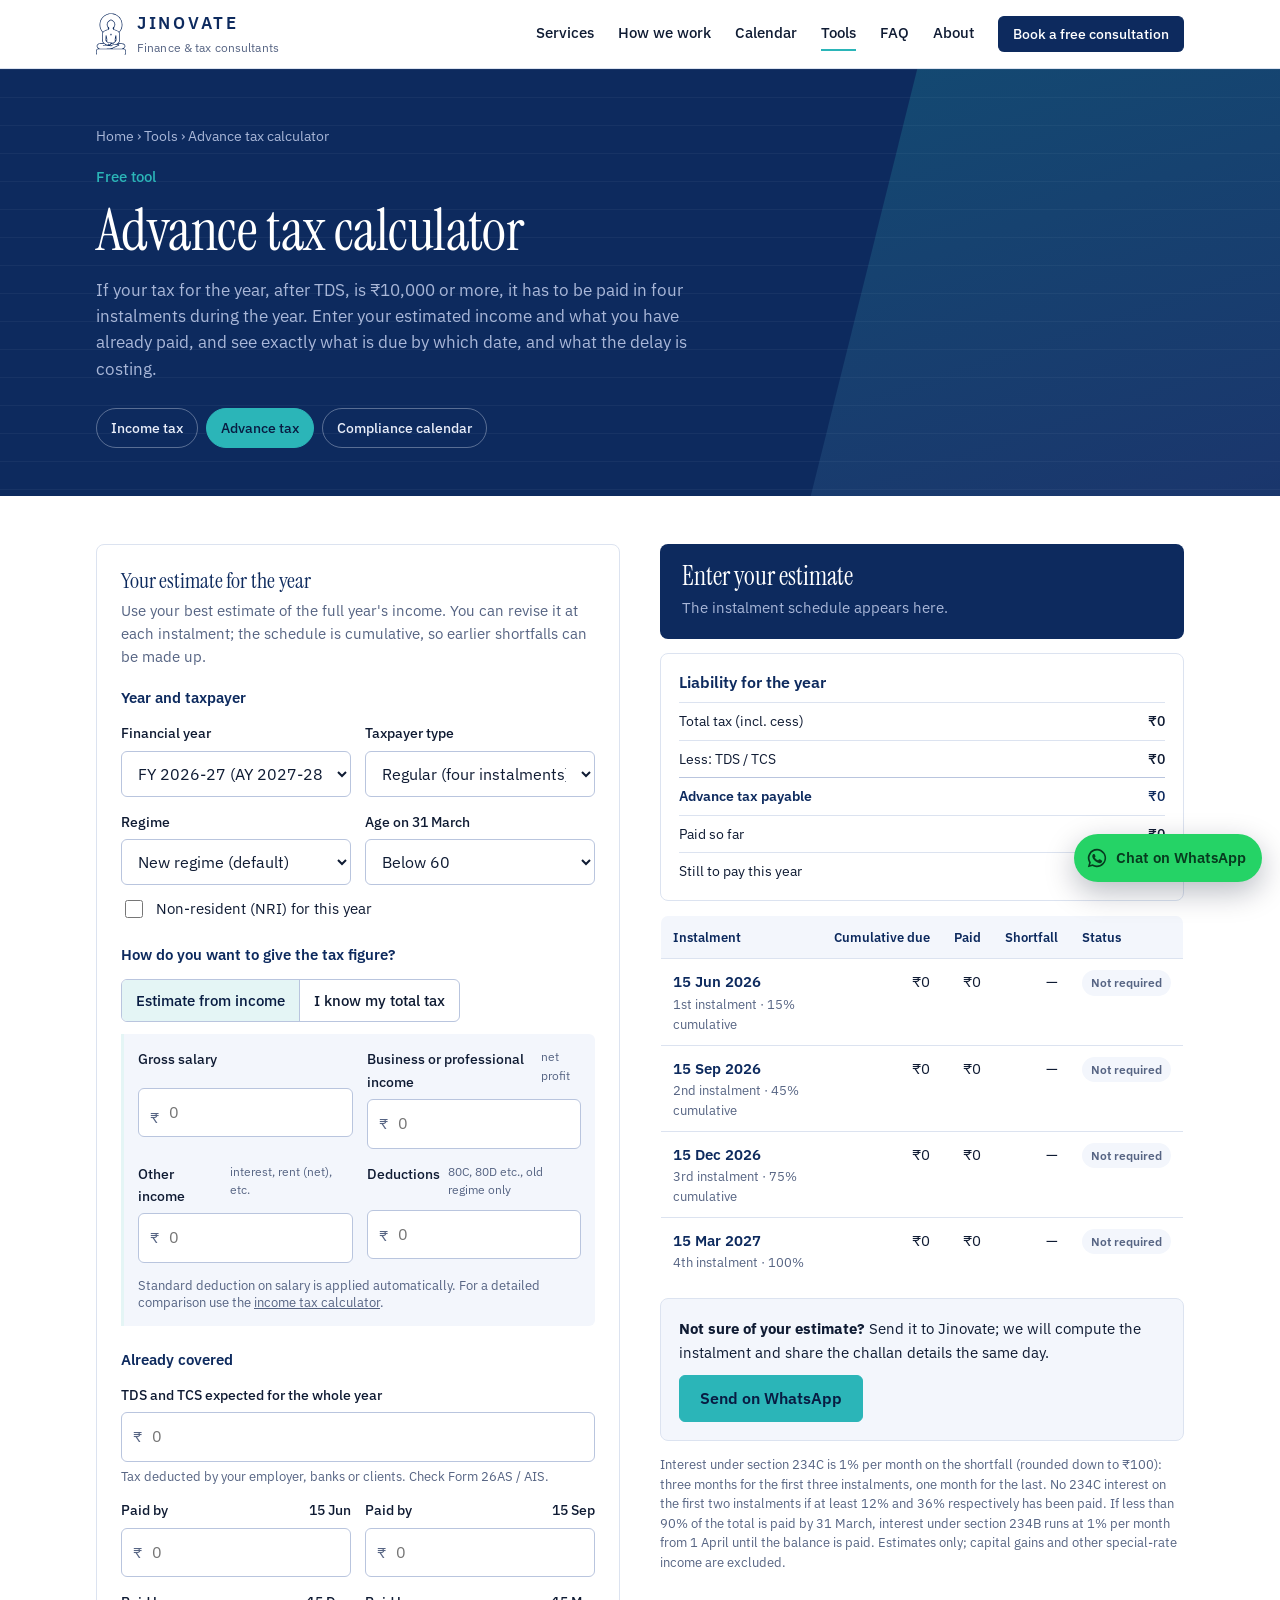
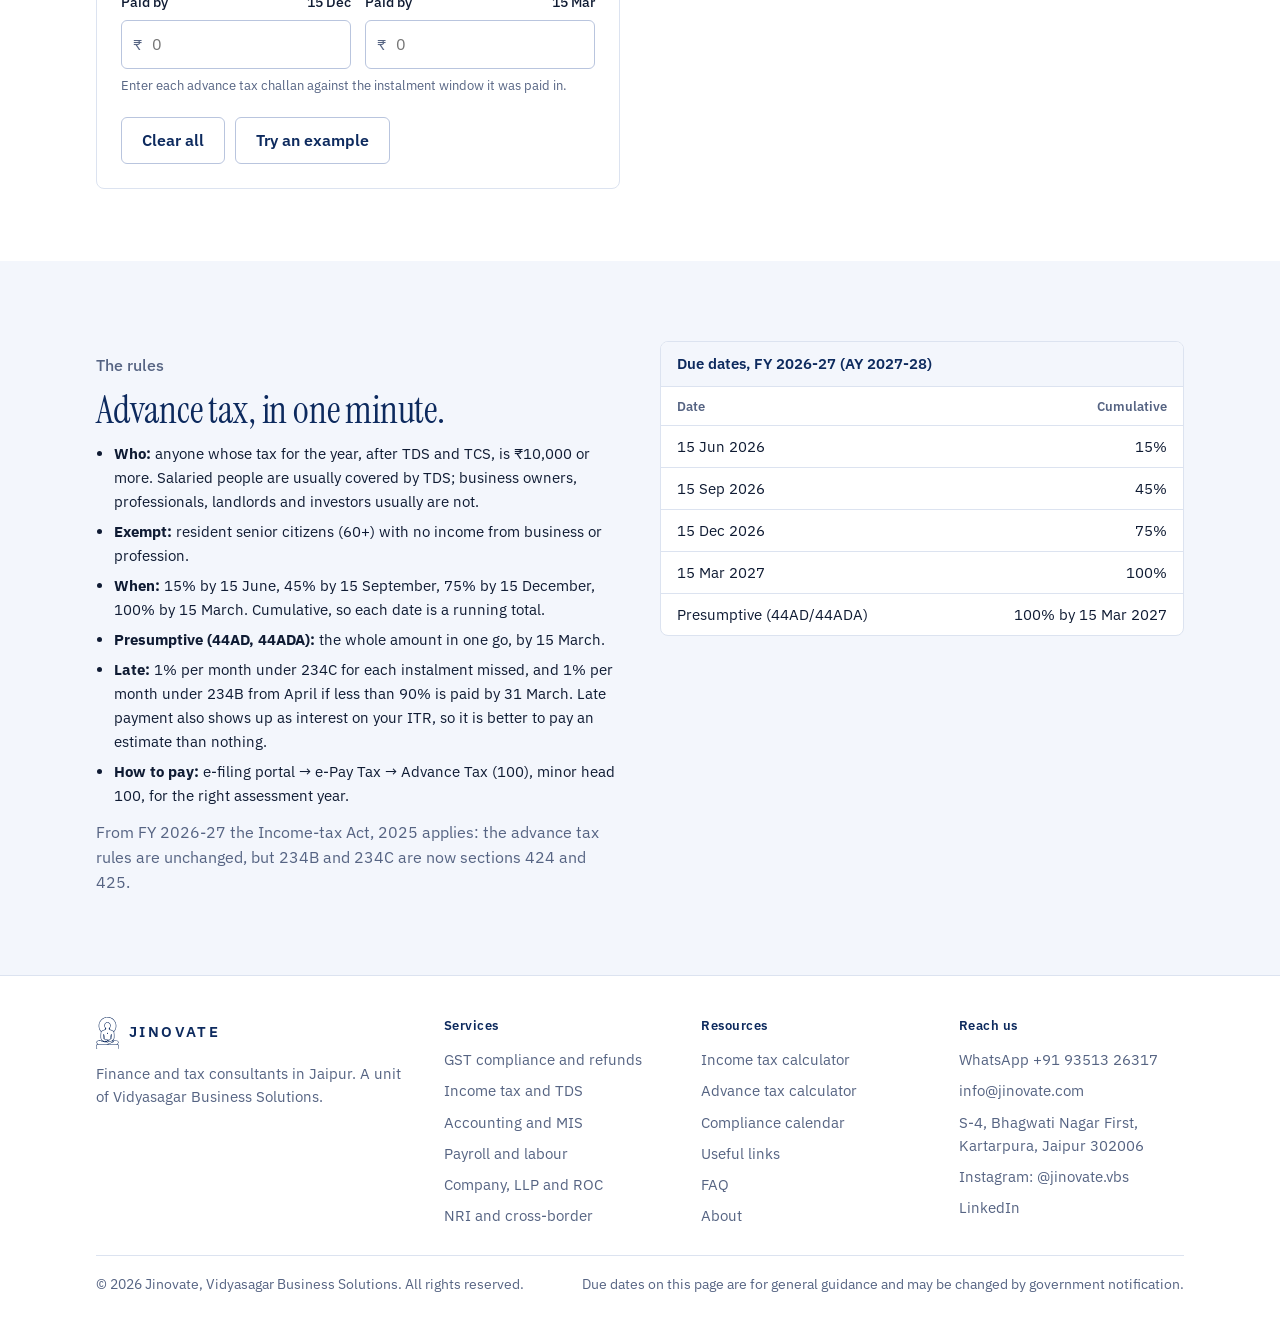
==== commit fe9a565a: "Use info@jinovate.com as the public contact email Co-Authored-By: Claude Opus 5.5 <noreply@anthropic" ====
--- a/advance-tax-calculator/index.html
+++ b/advance-tax-calculator/index.html
@@ -284,7 +284,7 @@
       </div>
       <div><h4>Services</h4><ul><li><a href="/#services">GST compliance and refunds</a></li><li><a href="/#services">Income tax and TDS</a></li><li><a href="/#services">Accounting and MIS</a></li><li><a href="/#services">Payroll and labour</a></li><li><a href="/#services">Company, LLP and ROC</a></li><li><a href="/#services">NRI and cross-border</a></li></ul></div>
       <div><h4>Resources</h4><ul><li><a href="/income-tax-calculator/">Income tax calculator</a></li><li><a href="/advance-tax-calculator/">Advance tax calculator</a></li><li><a href="/#calendar">Compliance calendar</a></li><li><a href="/#links">Useful links</a></li><li><a href="/#faq">FAQ</a></li><li><a href="/#about">About</a></li></ul></div>
-      <div><h4>Reach us</h4><ul><li><a href="https://wa.me/919351326317" target="_blank" rel="noopener">WhatsApp +91 93513 26317</a></li><li><a href="mailto:jinovate.vbs@gmail.com">jinovate.vbs@gmail.com</a></li><li>S-4, Bhagwati Nagar First, Kartarpura, Jaipur 302006</li><li><a href="https://www.instagram.com/jinovate.vbs/" target="_blank" rel="noopener">Instagram: @jinovate.vbs</a></li><li><a href="https://www.linkedin.com/company/jinovate/" target="_blank" rel="noopener">LinkedIn</a></li></ul></div>
+      <div><h4>Reach us</h4><ul><li><a href="https://wa.me/919351326317" target="_blank" rel="noopener">WhatsApp +91 93513 26317</a></li><li><a href="mailto:info@jinovate.com">info@jinovate.com</a></li><li>S-4, Bhagwati Nagar First, Kartarpura, Jaipur 302006</li><li><a href="https://www.instagram.com/jinovate.vbs/" target="_blank" rel="noopener">Instagram: @jinovate.vbs</a></li><li><a href="https://www.linkedin.com/company/jinovate/" target="_blank" rel="noopener">LinkedIn</a></li></ul></div>
     </div>
     <div class="footer-legal">
       <div>© <span id="year">2026</span> Jinovate, Vidyasagar Business Solutions. All rights reserved.</div>
